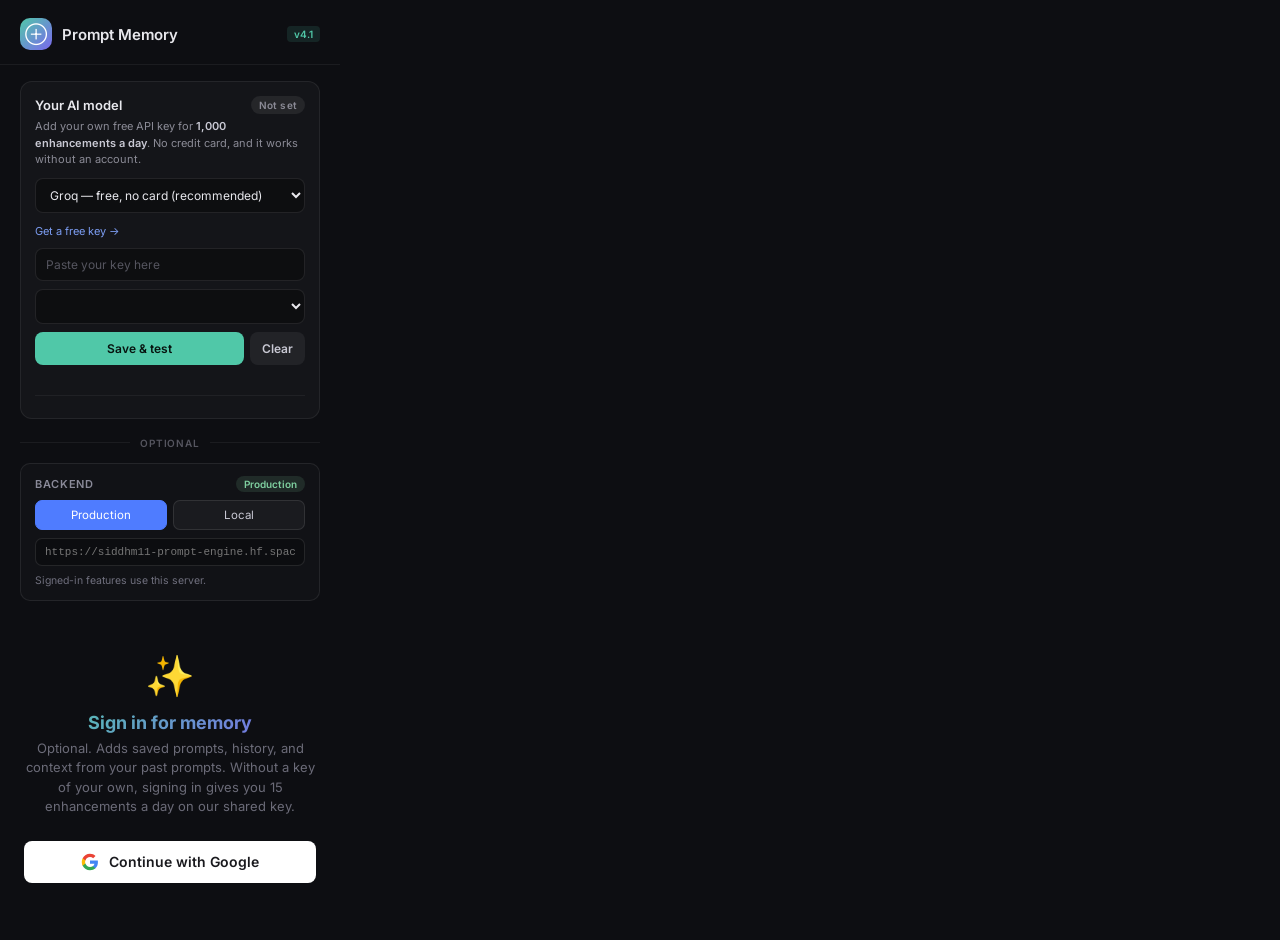
==== extension/popup.html @ b3555207 "Fix the audit's critical findings across backend, extension and site Sign-in could not complete from" ====
<!DOCTYPE html>
<html>

<head>
    <meta charset="UTF-8">
    <title>Prompt Memory</title>
    <link href="https://fonts.googleapis.com/css2?family=Inter:wght@400;500;600;700&display=swap" rel="stylesheet">
    <style>
        * {
            box-sizing: border-box;
            margin: 0;
            padding: 0;
        }

        body {
            width: 340px;
            font-family: 'Inter', -apple-system, BlinkMacSystemFont, 'Segoe UI', system-ui, sans-serif;
            background: #0d0e12;
            color: #e8e8ed;
            overflow: hidden;
        }

        /* ── Header ── */
        .popup-header {
            display: flex;
            align-items: center;
            gap: 10px;
            padding: 18px 20px 14px;
            border-bottom: 1px solid rgba(255, 255, 255, 0.06);
        }

        .popup-logo {
            width: 32px;
            height: 32px;
            border-radius: 10px;
            background: linear-gradient(135deg, #50c8a8, #7b68ee);
            display: flex;
            align-items: center;
            justify-content: center;
            font-size: 16px;
            color: #fff;
            flex-shrink: 0;
        }

        .popup-title {
            font-size: 15px;
            font-weight: 600;
            color: #e8e8ed;
        }

        .popup-version {
            font-size: 10px;
            font-weight: 600;
            color: #50c8a8;
            background: rgba(80, 200, 168, 0.12);
            padding: 2px 7px;
            border-radius: 4px;
            margin-left: auto;
        }

        /* ── Login Screen ── */
        .login-section {
            padding: 32px 24px 28px;
            text-align: center;
        }

        .login-icon {
            font-size: 40px;
            margin-bottom: 12px;
        }

        .login-title {
            font-size: 18px;
            font-weight: 700;
            margin-bottom: 6px;
            background: linear-gradient(135deg, #50c8a8, #7b68ee);
            -webkit-background-clip: text;
            -webkit-text-fill-color: transparent;
            background-clip: text;
        }

        .login-subtitle {
            font-size: 13px;
            color: #6b6b78;
            margin-bottom: 24px;
            line-height: 1.5;
        }

        .btn-google {
            width: 100%;
            padding: 12px 16px;
            background: #fff;
            color: #1a1a1e;
            border: none;
            border-radius: 8px;
            font-family: inherit;
            font-size: 14px;
            font-weight: 600;
            cursor: pointer;
            display: flex;
            align-items: center;
            justify-content: center;
            gap: 10px;
            transition: background 180ms ease, transform 120ms ease, box-shadow 180ms ease;
        }

        .btn-google:hover {
            background: #f5f5f5;
            box-shadow: 0 4px 16px rgba(255, 255, 255, 0.08);
        }

        .btn-google:active {
            transform: scale(0.97);
        }

        .btn-google svg {
            flex-shrink: 0;
        }

        #status {
            margin-top: 12px;
            font-size: 12px;
            color: #6b6b78;
            text-align: center;
            min-height: 16px;
        }

        .hidden {
            display: none !important;
        }

        /* ── Profile Screen ── */
        .profile-section {
            padding: 20px;
        }

        .profile-card {
            background: rgba(255, 255, 255, 0.04);
            border: 1px solid rgba(255, 255, 255, 0.06);
            border-radius: 12px;
            padding: 16px;
            margin-bottom: 14px;
        }

        .profile-user-row {
            display: flex;
            align-items: center;
            gap: 12px;
        }

        .profile-avatar {
            width: 40px;
            height: 40px;
            border-radius: 10px;
            background: linear-gradient(135deg, #50c8a8, #7b68ee);
            display: flex;
            align-items: center;
            justify-content: center;
            font-size: 18px;
            font-weight: 700;
            color: #fff;
            flex-shrink: 0;
            text-transform: uppercase;
        }

        .profile-info {
            flex: 1;
            min-width: 0;
        }

        .profile-email {
            font-size: 14px;
            font-weight: 600;
            color: #e8e8ed;
            white-space: nowrap;
            overflow: hidden;
            text-overflow: ellipsis;
        }

        .profile-status {
            font-size: 11px;
            color: #50c8a8;
            display: flex;
            align-items: center;
            gap: 4px;
            margin-top: 2px;
        }

        .profile-status-dot {
            width: 6px;
            height: 6px;
            border-radius: 50%;
            background: #50c8a8;
            display: inline-block;
        }

        /* ── Shortcuts Card ── */
        .shortcuts-card {
            background: rgba(255, 255, 255, 0.04);
            border: 1px solid rgba(255, 255, 255, 0.06);
            border-radius: 12px;
            padding: 14px 16px;
            margin-bottom: 14px;
        }

        .shortcuts-title {
            font-size: 11px;
            font-weight: 600;
            text-transform: uppercase;
            letter-spacing: 0.04em;
            color: #6b6b78;
            margin-bottom: 10px;
        }

        .shortcut-row {
            display: flex;
            align-items: center;
            justify-content: space-between;
            padding: 6px 0;
        }

        .shortcut-row + .shortcut-row {
            border-top: 1px solid rgba(255, 255, 255, 0.04);
        }

        .shortcut-label {
            font-size: 13px;
            color: #9d9daa;
            display: flex;
            align-items: center;
            gap: 6px;
        }

        .shortcut-label-icon {
            font-size: 14px;
        }

        kbd {
            background: rgba(255, 255, 255, 0.08);
            padding: 3px 8px;
            border-radius: 5px;
            border: 1px solid rgba(255, 255, 255, 0.1);
            font-size: 11px;
            font-family: inherit;
            font-weight: 500;
            color: #e8e8ed;
        }

        /* ── Quick Tip ── */
        .tip-card {
            background: linear-gradient(135deg, rgba(80, 200, 168, 0.08), rgba(123, 104, 238, 0.08));
            border: 1px solid rgba(80, 200, 168, 0.15);
            border-radius: 12px;
            padding: 12px 14px;
            margin-bottom: 14px;
            display: flex;
            align-items: flex-start;
            gap: 10px;
        }

        .tip-icon {
            font-size: 16px;
            flex-shrink: 0;
            margin-top: 1px;
        }

        .tip-text {
            font-size: 12px;
            color: #9d9daa;
            line-height: 1.5;
        }

        .tip-text strong {
            color: #50c8a8;
            font-weight: 600;
        }

        /* ── Logout ── */
        .btn-logout {
            width: 100%;
            padding: 10px;
            background: transparent;
            color: #6b6b78;
            border: 1px solid rgba(255, 255, 255, 0.06);
            border-radius: 8px;
            font-family: inherit;
            font-size: 12px;
            font-weight: 500;
            cursor: pointer;
            transition: background 180ms ease, color 180ms ease, border-color 180ms ease;
        }

        .btn-logout:hover {
            background: rgba(239, 83, 80, 0.08);
            color: #ef5350;
            border-color: rgba(239, 83, 80, 0.2);
        }

        .btn-logout:active {
            transform: scale(0.97);
        }
        /* ── BYOK key card ── */
        .key-section {
            padding: 16px 20px 4px;
        }

        .key-card {
            background: rgba(255, 255, 255, 0.03);
            border: 1px solid rgba(255, 255, 255, 0.07);
            border-radius: 12px;
            padding: 14px;
        }

        .key-head {
            display: flex;
            align-items: center;
            gap: 8px;
            margin-bottom: 4px;
        }

        .key-title {
            font-size: 13px;
            font-weight: 600;
            flex: 1;
        }

        .key-pill {
            font-size: 10px;
            font-weight: 600;
            padding: 3px 8px;
            border-radius: 999px;
            letter-spacing: 0.02em;
        }

        .key-pill.on {
            background: rgba(80, 200, 168, 0.15);
            color: #50c8a8;
        }

        .key-pill.off {
            background: rgba(255, 255, 255, 0.07);
            color: #8b8b96;
        }

        .key-blurb {
            font-size: 11px;
            line-height: 1.5;
            color: #8b8b96;
            margin-bottom: 10px;
        }

        .key-blurb strong {
            color: #c9c9d4;
            font-weight: 600;
        }

        .key-row {
            display: flex;
            gap: 6px;
            margin-bottom: 8px;
        }

        .key-input,
        .key-select {
            width: 100%;
            background: rgba(0, 0, 0, 0.32);
            border: 1px solid rgba(255, 255, 255, 0.09);
            border-radius: 8px;
            padding: 8px 10px;
            color: #e8e8ed;
            font-size: 12px;
            font-family: inherit;
            outline: none;
        }

        .key-input:focus,
        .key-select:focus {
            border-color: #50c8a8;
        }

        .key-input::placeholder {
            color: #55555f;
        }

        .key-actions {
            display: flex;
            gap: 6px;
            align-items: center;
        }

        .btn-key {
            flex: 1;
            background: #50c8a8;
            color: #07130f;
            border: none;
            border-radius: 8px;
            padding: 9px;
            font-size: 12px;
            font-weight: 600;
            font-family: inherit;
            cursor: pointer;
        }

        .btn-key:hover {
            filter: brightness(1.08);
        }

        .btn-key:disabled {
            opacity: 0.55;
            cursor: default;
        }

        .btn-key-ghost {
            background: rgba(255, 255, 255, 0.06);
            color: #c9c9d4;
        }

        .key-link {
            display: inline-block;
            font-size: 11px;
            color: #7b9cf0;
            text-decoration: none;
            margin-bottom: 10px;
        }

        .key-link:hover {
            text-decoration: underline;
        }

        .key-status {
            font-size: 11px;
            line-height: 1.45;
            margin-top: 8px;
            min-height: 14px;
        }

        .key-status.ok {
            color: #50c8a8;
        }

        .key-status.err {
            color: #f0796f;
        }

        .key-status.busy {
            color: #8b8b96;
        }

        .key-privacy {
            font-size: 10px;
            color: #6d6d78;
            line-height: 1.45;
            margin-top: 8px;
            padding-top: 8px;
            border-top: 1px solid rgba(255, 255, 255, 0.05);
        }

        .section-divider {
            display: flex;
            align-items: center;
            gap: 10px;
            padding: 14px 20px 0;
            font-size: 10px;
            font-weight: 600;
            letter-spacing: 0.08em;
            color: #55555f;
        }

        .section-divider::before,
        .section-divider::after {
            content: "";
            flex: 1;
            height: 1px;
            background: rgba(255, 255, 255, 0.06);
        }
    
        /* Opened as an options page or via the onboarding tab, this is a full
           browser tab, not a 340px toolbar strip. Widen and centre it there —
           the popup itself is unaffected. */
        body.pm-standalone {
            width: auto;
            max-width: 560px;
            margin: 0 auto;
            overflow: auto;
            min-height: 100vh;
        }

        /* ── Backend switcher ── */
        .backend-box {
            margin: 14px 20px 18px;
            padding: 12px 14px;
            border: 1px solid rgba(255, 255, 255, 0.08);
            border-radius: 10px;
            background: rgba(255, 255, 255, 0.02);
        }
        .backend-head {
            display: flex; align-items: center; justify-content: space-between;
            font-size: 11px; letter-spacing: .06em; text-transform: uppercase;
            color: #8a8a99; font-weight: 600; margin-bottom: 8px;
        }
        .backend-pill {
            font-size: 10px; padding: 2px 8px; border-radius: 100px;
            background: rgba(120, 200, 150, .14); color: #7fd0a0; text-transform: none;
            letter-spacing: 0;
        }
        .backend-pill.local { background: rgba(230, 180, 90, .16); color: #e6b45a; }
        .backend-row { display: flex; gap: 6px; }
        .backend-row button {
            flex: 1; padding: 7px 6px; border-radius: 7px; cursor: pointer;
            font-size: 11.5px; font-family: inherit;
            border: 1px solid rgba(255, 255, 255, 0.1);
            background: rgba(255, 255, 255, 0.04); color: #c9c9d4;
        }
        .backend-row button.active { background: #4f7cff; border-color: #4f7cff; color: #fff; }
        .backend-url {
            width: 100%; margin-top: 8px; padding: 7px 9px; font-size: 11px;
            border-radius: 7px; border: 1px solid rgba(255, 255, 255, 0.1);
            background: rgba(0, 0, 0, 0.25); color: #c9c9d4;
            font-family: ui-monospace, SFMono-Regular, Menlo, monospace;
        }
        .backend-note { font-size: 10.5px; color: #6f6f7d; margin-top: 7px; line-height: 1.45; }
</style>
</head>

<body>
    <!-- ═══ HEADER ═══ -->
    <div class="popup-header">
        <div class="popup-logo">⊕</div>
        <span class="popup-title">Prompt Memory</span>
        <span class="popup-version">v4.1</span>
    </div>

    <!-- ═══ API KEY (BYOK) ═══ -->
    <!-- Placed above sign-in on purpose: it is the faster route to a working
         enhancement and gives the user a far larger free allowance than the
         shared server key can. -->
    <div class="key-section">
        <div class="key-card">
            <div class="key-head">
                <span class="key-title">Your AI model</span>
                <span class="key-pill off" id="key-pill">Not set</span>
            </div>
            <div class="key-blurb" id="key-blurb">
                Add your own free API key for <strong>1,000 enhancements a day</strong>.
                No credit card, and it works without an account.
            </div>

            <select class="key-select" id="key-provider" style="margin-bottom:6px;">
                <option value="groq">Groq — free, no card (recommended)</option>
                <option value="gemini">Google Gemini — free</option>
                <option value="openrouter">OpenRouter</option>
            </select>

            <a class="key-link" id="key-get-link" href="https://console.groq.com/keys" target="_blank" rel="noreferrer">
                Get a free key →
            </a>

            <div class="key-row">
                <input class="key-input" id="key-input" type="password" autocomplete="off"
                    spellcheck="false" placeholder="Paste your key here">
            </div>

            <select class="key-select" id="key-model" style="margin-bottom:8px;"></select>

            <div class="key-actions">
                <button class="btn-key" id="key-save">Save &amp; test</button>
                <button class="btn-key btn-key-ghost" id="key-clear" style="flex:0 0 auto;padding:9px 12px;">Clear</button>
            </div>

            <div class="key-status" id="key-status"></div>
            <div class="key-privacy" id="key-privacy"></div>
        </div>
    </div>

    <div class="section-divider">OPTIONAL</div>

    <!-- ═══ LOGIN ═══ -->
    <!-- Which backend this extension talks to. Previously the only way to
         point at a local server was to hand-edit DEFAULT_API_URL in three
         separate files and reload the extension. -->
    <div class="backend-box">
        <div class="backend-head">
            <span>Backend</span>
            <span class="backend-pill" id="backend-pill">Production</span>
        </div>
        <div class="backend-row">
            <button id="backend-prod" class="active">Production</button>
            <button id="backend-local">Local</button>
        </div>
        <input class="backend-url" id="backend-url" spellcheck="false"
               placeholder="https://siddhm11-prompt-engine.hf.space">
        <div class="backend-note" id="backend-note">Signed-in features use this server.</div>
    </div>

    <div id="login-section">
        <div class="login-section">
            <div class="login-icon">✨</div>
            <div class="login-title">Sign in for memory</div>
            <div class="login-subtitle">Optional. Adds saved prompts, history, and context from your past prompts. Without a key of your own, signing in gives you 15 enhancements a day on our shared key.</div>
            <button class="btn-google" id="google-login-btn">
                <svg width="18" height="18" viewBox="0 0 24 24">
                    <path fill="#4285F4"
                        d="M22.56 12.25c0-.78-.07-1.53-.2-2.25H12v4.26h5.92a5.06 5.06 0 01-2.2 3.32v2.77h3.57c2.08-1.92 3.28-4.74 3.28-8.1z" />
                    <path fill="#34A853"
                        d="M12 23c2.97 0 5.46-.98 7.28-2.66l-3.57-2.77c-.98.66-2.23 1.06-3.71 1.06-2.86 0-5.29-1.93-6.16-4.53H2.18v2.84C3.99 20.53 7.7 23 12 23z" />
                    <path fill="#FBBC05"
                        d="M5.84 14.09c-.22-.66-.35-1.36-.35-2.09s.13-1.43.35-2.09V7.07H2.18C1.43 8.55 1 10.22 1 12s.43 3.45 1.18 4.93l2.85-2.22.81-.62z" />
                    <path fill="#EA4335"
                        d="M12 5.38c1.62 0 3.06.56 4.21 1.64l3.15-3.15C17.45 2.09 14.97 1 12 1 7.7 1 3.99 3.47 2.18 7.07l3.66 2.84c.87-2.6 3.3-4.53 6.16-4.53z" />
                </svg>
                Continue with Google
            </button>
            <p id="status"></p>
        </div>
    </div>

    <!-- ═══ PROFILE ═══ -->
    <div id="profile-section" class="hidden">
        <div class="profile-section">
            <div class="profile-card">
                <div class="profile-user-row">
                    <div class="profile-avatar" id="profile-avatar">?</div>
                    <div class="profile-info">
                        <div class="profile-email" id="user-display"></div>
                        <div class="profile-status">
                            <span class="profile-status-dot"></span>
                            <span>Connected</span>
                        </div>
                    </div>
                </div>
            </div>

            <div class="shortcuts-card">
                <div class="shortcuts-title">Keyboard Shortcuts</div>
                <div class="shortcut-row">
                    <span class="shortcut-label">
                        <span class="shortcut-label-icon">🎯</span>
                        Enhance prompt
                    </span>
                    <kbd>Ctrl+Shift+E</kbd>
                </div>
                <div class="shortcut-row">
                    <span class="shortcut-label">
                        <span class="shortcut-label-icon">🎤</span>
                        Voice to prompt
                    </span>
                    <kbd>Ctrl+Shift+V</kbd>
                </div>
            </div>

            <div class="tip-card">
                <span class="tip-icon">💡</span>
                <div class="tip-text">
                    Open any AI chat and look for the <strong>⊕ button</strong> in the bottom-right corner to open the sidebar.
                </div>
            </div>

            <button class="btn-logout" id="logout-btn">Sign Out</button>
        </div>
    </div>

    <script src="popup.js"></script>
</body>

</html>
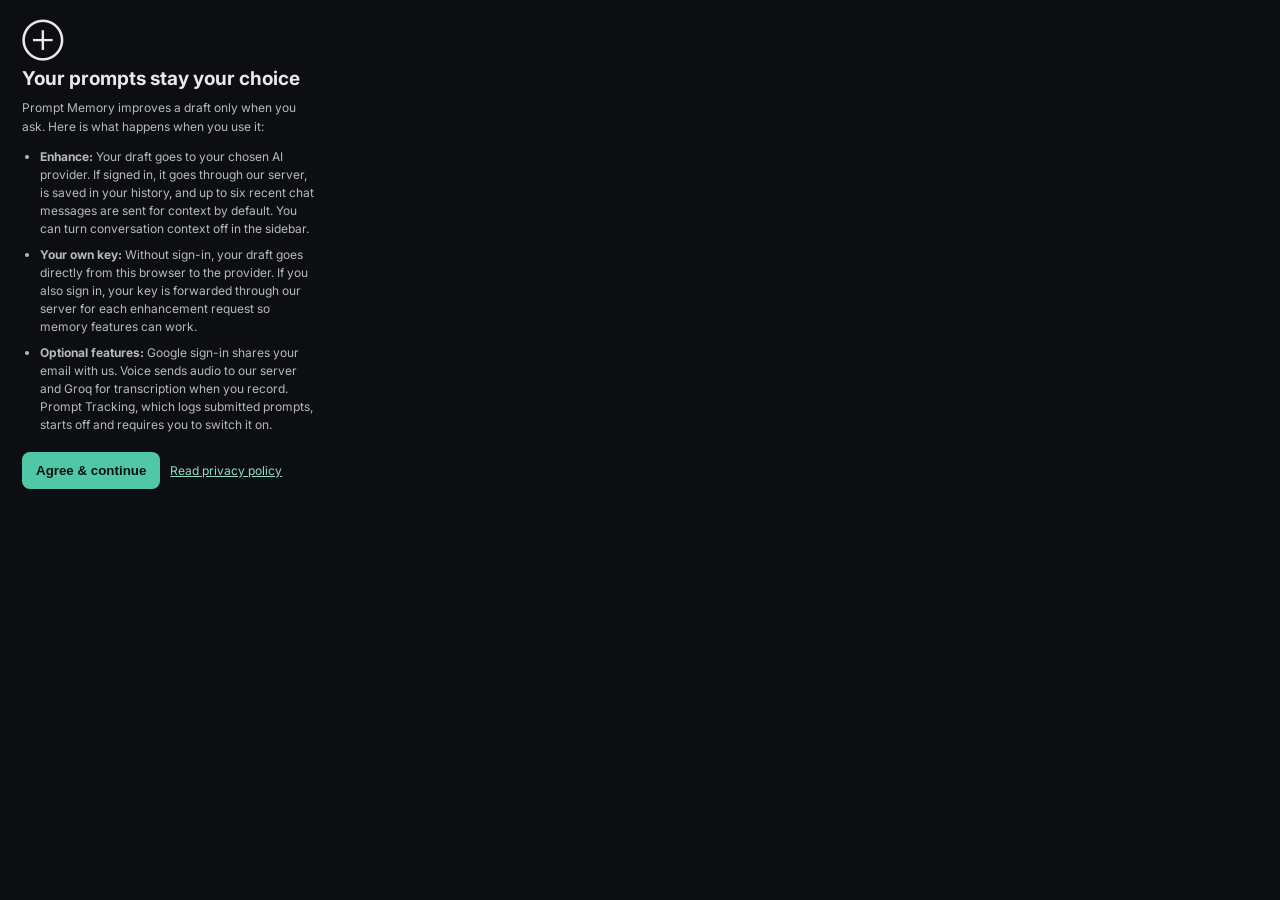
==== commit b8714c57: "Link the privacy policy page, not its source on GitHub The popup and the first-run notice linked to " ====
--- a/extension/popup.html
+++ b/extension/popup.html
@@ -14,10 +14,12 @@
 
         body {
             width: 340px;
+            max-height: 600px;
             font-family: 'Inter', -apple-system, BlinkMacSystemFont, 'Segoe UI', system-ui, sans-serif;
             background: #0d0e12;
             color: #e8e8ed;
-            overflow: hidden;
+            overflow-x: hidden;
+            overflow-y: auto;
         }
 
         /* ── Header ── */
@@ -124,10 +126,23 @@
             text-align: center;
             min-height: 16px;
         }
+        #status:empty { display: none; }
 
         .hidden {
             display: none !important;
         }
+        [hidden] { display: none !important; }
+
+        body.pm-consent-pending > :not(#pm-consent) { display: none !important; }
+        #pm-consent { padding: 22px; width: 340px; max-width: 100%; }
+        .pm-consent-mark { font-size: 30px; margin-bottom: 9px; }
+        .pm-consent-title { font-size: 19px; font-weight: 700; margin: 0 0 9px; color: #e8e8ed; }
+        .pm-consent-copy { color: #b8b8c3; font-size: 12px; line-height: 1.55; margin: 0 0 12px; }
+        .pm-consent-list { padding-left: 18px; margin: 0 0 18px; color: #b8b8c3; font-size: 12px; line-height: 1.5; }
+        .pm-consent-list li { margin-bottom: 8px; }
+        .pm-consent-actions { display: flex; gap: 10px; align-items: center; }
+        .pm-consent-actions button { border: 0; border-radius: 8px; background: #50c8a8; color: #07130f; font-weight: 700; padding: 11px 14px; cursor: pointer; }
+        .pm-consent-actions a { color: #8fdcc6; font-size: 12px; }
 
         /* ── Profile Screen ── */
         .profile-section {
@@ -300,15 +315,67 @@
             transform: scale(0.97);
         }
         /* ── BYOK key card ── */
+        .key-divider {
+            display: flex;
+            align-items: center;
+            gap: 12px;
+            padding: 2px 24px 0;
+            color: #777b88;
+            font-size: 11px;
+        }
+        .key-divider::before, .key-divider::after {
+            content: "";
+            height: 1px;
+            flex: 1;
+            background: rgba(255, 255, 255, 0.12);
+        }
         .key-section {
-            padding: 16px 20px 4px;
-        }
+            margin: 12px 20px 20px;
+            border: 1px solid rgba(255, 255, 255, 0.1);
+            border-radius: 12px;
+            background: #17191f;
+            overflow: hidden;
+        }
+        .key-entry {
+            display: flex;
+            align-items: center;
+            gap: 11px;
+            padding: 14px;
+            color: #e8e8ed;
+            cursor: pointer;
+            list-style: none;
+        }
+        .key-entry:hover { background: rgba(255, 255, 255, 0.035); }
+        .key-entry::-webkit-details-marker { display: none; }
+        .key-entry:focus-visible { outline: 2px solid #50c8a8; outline-offset: -3px; }
+        .key-entry-icon {
+            width: 34px;
+            height: 34px;
+            flex: 0 0 34px;
+            display: grid;
+            place-items: center;
+            border-radius: 9px;
+            background: rgba(80, 200, 168, 0.12);
+            color: #77d8bc;
+            font-size: 19px;
+        }
+        .key-entry-copy { min-width: 0; flex: 1; }
+        .key-entry-title { display: block; font-size: 13px; font-weight: 600; }
+        .key-entry-subtitle { display: block; margin-top: 3px; font-size: 11px; color: #9699a5; line-height: 1.35; }
+        .key-entry-chevron {
+            width: 8px;
+            height: 8px;
+            flex: 0 0 8px;
+            border-right: 1.5px solid #9699a5;
+            border-bottom: 1.5px solid #9699a5;
+            transform: rotate(45deg);
+            transition: transform 160ms ease;
+        }
+        .key-section[open] .key-entry-chevron { transform: rotate(225deg); }
 
         .key-card {
-            background: rgba(255, 255, 255, 0.03);
-            border: 1px solid rgba(255, 255, 255, 0.07);
-            border-radius: 12px;
-            padding: 14px;
+            border-top: 1px solid rgba(255, 255, 255, 0.08);
+            padding: 16px 14px;
         }
 
         .key-head {
@@ -323,6 +390,16 @@
             font-weight: 600;
             flex: 1;
         }
+        .key-field-label {
+            display: block;
+            margin: 13px 0 6px;
+            color: #c9cbd2;
+            font-size: 11px;
+            font-weight: 600;
+        }
+        .key-field-label:first-of-type { margin-top: 0; }
+        .key-field-head { display: flex; align-items: baseline; justify-content: space-between; gap: 8px; }
+        .key-field-head .key-field-label { margin-bottom: 6px; }
 
         .key-pill {
             font-size: 10px;
@@ -345,8 +422,8 @@
         .key-blurb {
             font-size: 11px;
             line-height: 1.5;
-            color: #8b8b96;
-            margin-bottom: 10px;
+            color: #a0a3ad;
+            margin-bottom: 4px;
         }
 
         .key-blurb strong {
@@ -363,10 +440,10 @@
         .key-input,
         .key-select {
             width: 100%;
-            background: rgba(0, 0, 0, 0.32);
-            border: 1px solid rgba(255, 255, 255, 0.09);
+            background: #0e1015;
+            border: 1px solid rgba(255, 255, 255, 0.17);
             border-radius: 8px;
-            padding: 8px 10px;
+            padding: 10px 11px;
             color: #e8e8ed;
             font-size: 12px;
             font-family: inherit;
@@ -384,8 +461,9 @@
 
         .key-actions {
             display: flex;
-            gap: 6px;
-            align-items: center;
+            gap: 8px;
+            align-items: center;
+            margin-top: 15px;
         }
 
         .btn-key {
@@ -394,7 +472,7 @@
             color: #07130f;
             border: none;
             border-radius: 8px;
-            padding: 9px;
+            padding: 11px;
             font-size: 12px;
             font-weight: 600;
             font-family: inherit;
@@ -418,9 +496,8 @@
         .key-link {
             display: inline-block;
             font-size: 11px;
-            color: #7b9cf0;
+            color: #87d9c2;
             text-decoration: none;
-            margin-bottom: 10px;
         }
 
         .key-link:hover {
@@ -448,7 +525,7 @@
 
         .key-privacy {
             font-size: 10px;
-            color: #6d6d78;
+            color: #9194a0;
             line-height: 1.45;
             margin-top: 8px;
             padding-top: 8px;
@@ -480,6 +557,7 @@
         body.pm-standalone {
             width: auto;
             max-width: 560px;
+            max-height: none;
             margin: 0 auto;
             overflow: auto;
             min-height: 100vh;
@@ -522,81 +600,34 @@
 </style>
 </head>
 
-<body>
+<body class="pm-consent-pending">
+    <section id="pm-consent" aria-labelledby="pm-consent-title">
+        <div class="pm-consent-mark">⊕</div>
+        <h1 class="pm-consent-title" id="pm-consent-title">Your prompts stay your choice</h1>
+        <p class="pm-consent-copy">Prompt Memory improves a draft only when you ask. Here is what happens when you use it:</p>
+        <ul class="pm-consent-list">
+            <li><strong>Enhance:</strong> Your draft goes to your chosen AI provider. If signed in, it goes through our server, is saved in your history, and up to six recent chat messages are sent for context by default. You can turn conversation context off in the sidebar.</li>
+            <li><strong>Your own key:</strong> Without sign-in, your draft goes directly from this browser to the provider. If you also sign in, your key is forwarded through our server for each enhancement request so memory features can work.</li>
+            <li><strong>Optional features:</strong> Google sign-in shares your email with us. Voice sends audio to our server and Groq for transcription when you record. Prompt Tracking, which logs submitted prompts, starts off and requires you to switch it on.</li>
+        </ul>
+        <div class="pm-consent-actions">
+            <button id="pm-consent-agree" type="button">Agree &amp; continue</button>
+            <a href="https://prompt-engineering-skeleton-seven.vercel.app/privacy" target="_blank" rel="noreferrer">Read privacy policy</a>
+        </div>
+    </section>
     <!-- ═══ HEADER ═══ -->
     <div class="popup-header">
         <div class="popup-logo">⊕</div>
         <span class="popup-title">Prompt Memory</span>
-        <span class="popup-version">v4.1</span>
+        <span class="popup-version" id="popup-version">v4.6.2</span>
     </div>
 
-    <!-- ═══ API KEY (BYOK) ═══ -->
-    <!-- Placed above sign-in on purpose: it is the faster route to a working
-         enhancement and gives the user a far larger free allowance than the
-         shared server key can. -->
-    <div class="key-section">
-        <div class="key-card">
-            <div class="key-head">
-                <span class="key-title">Your AI model</span>
-                <span class="key-pill off" id="key-pill">Not set</span>
-            </div>
-            <div class="key-blurb" id="key-blurb">
-                Add your own free API key for <strong>1,000 enhancements a day</strong>.
-                No credit card, and it works without an account.
-            </div>
-
-            <select class="key-select" id="key-provider" style="margin-bottom:6px;">
-                <option value="groq">Groq — free, no card (recommended)</option>
-                <option value="gemini">Google Gemini — free</option>
-                <option value="openrouter">OpenRouter</option>
-            </select>
-
-            <a class="key-link" id="key-get-link" href="https://console.groq.com/keys" target="_blank" rel="noreferrer">
-                Get a free key →
-            </a>
-
-            <div class="key-row">
-                <input class="key-input" id="key-input" type="password" autocomplete="off"
-                    spellcheck="false" placeholder="Paste your key here">
-            </div>
-
-            <select class="key-select" id="key-model" style="margin-bottom:8px;"></select>
-
-            <div class="key-actions">
-                <button class="btn-key" id="key-save">Save &amp; test</button>
-                <button class="btn-key btn-key-ghost" id="key-clear" style="flex:0 0 auto;padding:9px 12px;">Clear</button>
-            </div>
-
-            <div class="key-status" id="key-status"></div>
-            <div class="key-privacy" id="key-privacy"></div>
-        </div>
-    </div>
-
-    <div class="section-divider">OPTIONAL</div>
-
     <!-- ═══ LOGIN ═══ -->
-    <!-- Which backend this extension talks to. Previously the only way to
-         point at a local server was to hand-edit DEFAULT_API_URL in three
-         separate files and reload the extension. -->
-    <div class="backend-box">
-        <div class="backend-head">
-            <span>Backend</span>
-            <span class="backend-pill" id="backend-pill">Production</span>
-        </div>
-        <div class="backend-row">
-            <button id="backend-prod" class="active">Production</button>
-            <button id="backend-local">Local</button>
-        </div>
-        <input class="backend-url" id="backend-url" spellcheck="false"
-               placeholder="https://siddhm11-prompt-engine.hf.space">
-        <div class="backend-note" id="backend-note">Signed-in features use this server.</div>
-    </div>
-
     <div id="login-section">
         <div class="login-section">
             <div class="login-icon">✨</div>
-            <div class="login-title">Sign in for memory</div>
-            <div class="login-subtitle">Optional. Adds saved prompts, history, and context from your past prompts. Without a key of your own, signing in gives you 15 enhancements a day on our shared key.</div>
+            <div class="login-title">Make better prompts in one click</div>
+            <div class="login-subtitle">Sign in with Google to start with 15 enhancements a day. Save useful prompts and revisit your rewrites in History.</div>
             <button class="btn-google" id="google-login-btn">
                 <svg width="18" height="18" viewBox="0 0 24 24">
                     <path fill="#4285F4"
@@ -637,29 +668,94 @@
                         <span class="shortcut-label-icon">🎯</span>
                         Enhance prompt
                     </span>
-                    <kbd>Ctrl+Shift+E</kbd>
+                    <kbd data-command="enhance-prompt">See Chrome shortcuts</kbd>
                 </div>
                 <div class="shortcut-row">
                     <span class="shortcut-label">
                         <span class="shortcut-label-icon">🎤</span>
                         Voice to prompt
                     </span>
-                    <kbd>Ctrl+Shift+V</kbd>
+                    <kbd data-command="voice-prompt">See Chrome shortcuts</kbd>
                 </div>
             </div>
 
             <div class="tip-card">
                 <span class="tip-icon">💡</span>
                 <div class="tip-text">
-                    Open any AI chat and look for the <strong>⊕ button</strong> in the bottom-right corner to open the sidebar.
+                    Open a supported AI chat, write a draft, then click <strong>⊕</strong> to enhance it. Use <strong>Library</strong> beside it for saved prompts. Review the rewrite before inserting; insertion does not send your message.
                 </div>
             </div>
 
             <button class="btn-logout" id="logout-btn">Sign Out</button>
+            <button class="btn-logout" id="delete-account-btn" style="margin-top:10px;color:#f2a2a2;">Delete account &amp; data</button>
+            <div id="delete-account-panel" hidden style="padding:14px;margin-top:10px;border:1px solid #884747;border-radius:10px;background:#241719;">
+                <p style="font-size:12px;line-height:1.5;margin:0 0 10px;color:#e1c3c3;">This deletes your account, enhancement history, saved prompts, feedback, and memory vectors from our servers. Your own API key stays on this device. Type <strong>DELETE</strong> to confirm.</p>
+                <input id="delete-account-input" aria-label="Type DELETE to confirm" autocomplete="off" style="width:100%;padding:9px;border-radius:7px;border:1px solid #885b5b;background:#120e10;color:#fff;">
+                <p id="delete-account-status" role="status" style="font-size:11px;color:#f2a2a2;margin:8px 0;"></p>
+                <div style="display:flex;gap:8px;">
+                    <button class="btn-logout" id="delete-account-cancel" style="flex:1;">Cancel</button>
+                    <button class="btn-logout" id="delete-account-confirm" style="flex:1;background:#8d3333;color:#fff;">Delete data</button>
+                </div>
+            </div>
         </div>
     </div>
 
+    <div class="key-divider" id="key-divider">or</div>
+
+    <!-- ═══ OPTIONAL API KEY ═══ -->
+    <details class="key-section" id="key-details">
+        <summary class="key-entry">
+            <span class="key-entry-icon" aria-hidden="true">
+                <svg width="18" height="18" viewBox="0 0 24 24" fill="none" stroke="currentColor" stroke-width="1.8" stroke-linecap="round" stroke-linejoin="round">
+                    <circle cx="8" cy="15" r="4"></circle>
+                    <path d="M11 12 20 3l1 1-2 2 2 2-3 3-2-2-2 2"></path>
+                </svg>
+            </span>
+            <span class="key-entry-copy">
+                <span class="key-entry-title" id="key-entry-title">Use your own API key</span>
+                <span class="key-entry-subtitle" id="key-entry-subtitle">No sign-in · Your provider's limits</span>
+            </span>
+            <span class="key-entry-chevron" aria-hidden="true"></span>
+        </summary>
+        <div class="key-card">
+            <div class="key-head">
+                <span class="key-title">Connect a provider</span>
+                <span class="key-pill off" id="key-pill">Not set</span>
+            </div>
+            <div class="key-blurb" id="key-blurb">
+                Get a key from your AI provider, then paste it here. You can enhance prompts without signing in.
+            </div>
+
+            <label class="key-field-label" for="key-provider">Provider</label>
+            <select class="key-select" id="key-provider">
+                <option value="groq">Groq</option>
+                <option value="gemini">Google Gemini</option>
+                <option value="openrouter">OpenRouter</option>
+            </select>
+
+            <div class="key-field-head">
+                <label class="key-field-label" for="key-input">API key</label>
+                <a class="key-link" id="key-get-link" href="https://console.groq.com/keys" target="_blank" rel="noreferrer">Get a key ↗</a>
+            </div>
+            <div class="key-row">
+                <input class="key-input" id="key-input" type="password" autocomplete="off"
+                    spellcheck="false" placeholder="Paste your key here">
+            </div>
+
+            <label class="key-field-label" for="key-model">Model</label>
+            <select class="key-select" id="key-model"></select>
+
+            <div class="key-actions">
+                <button class="btn-key" id="key-save">Save &amp; test</button>
+                <button class="btn-key btn-key-ghost" id="key-clear" style="flex:0 0 auto;padding:9px 12px;">Clear</button>
+            </div>
+
+            <div class="key-status" id="key-status"></div>
+            <div class="key-privacy" id="key-privacy"></div>
+        </div>
+    </details>
+
     <script src="popup.js"></script>
 </body>
 
-</html>+</html>
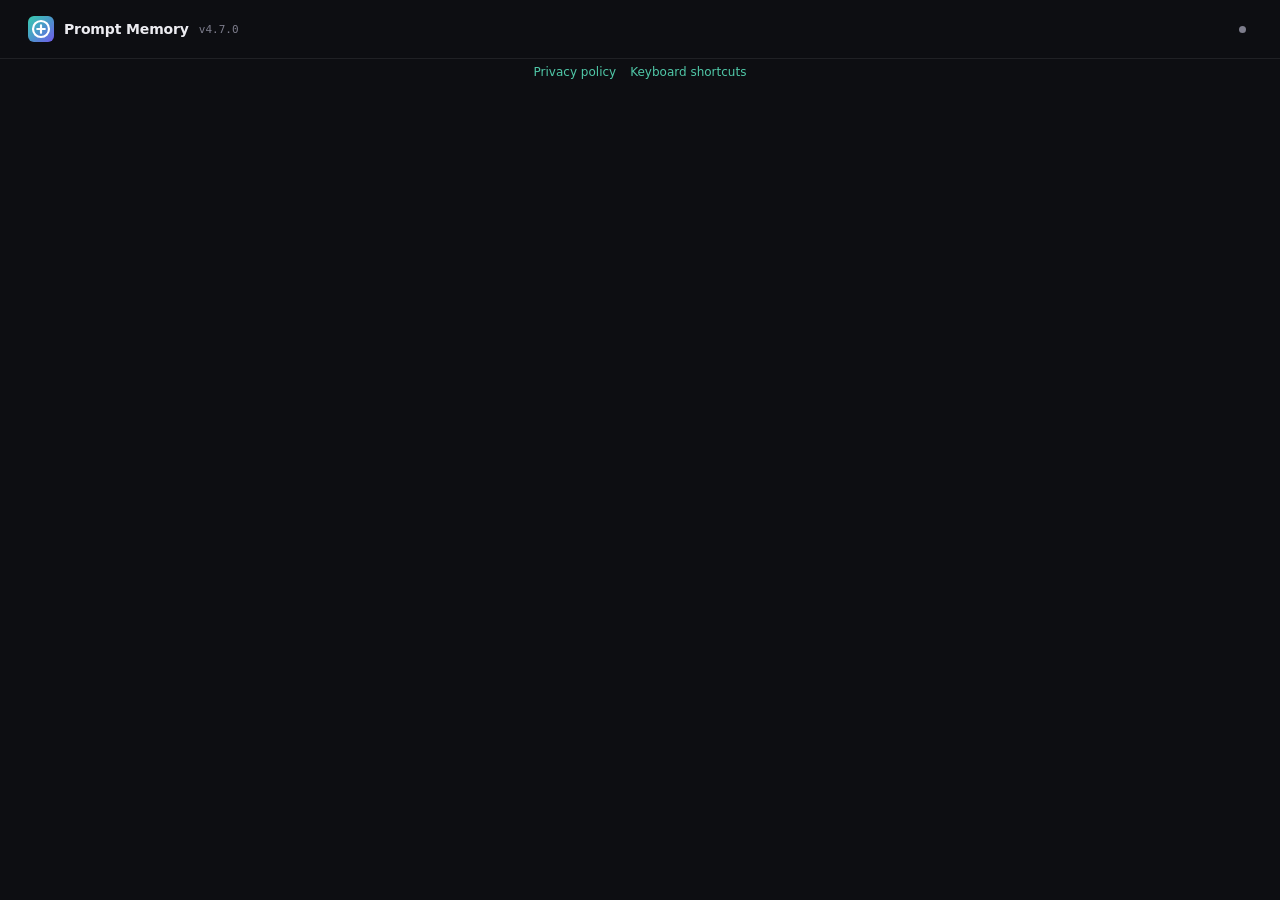
==== commit 326b7312: "Tell people to pin the extension, only when it is hidden Chrome puts a new extension under the puzzl" ====
--- a/extension/popup.html
+++ b/extension/popup.html
@@ -1,759 +1,453 @@
 <!DOCTYPE html>
-<html>
+<html lang="en">
 
 <head>
     <meta charset="UTF-8">
+    <meta name="viewport" content="width=device-width, initial-scale=1">
     <title>Prompt Memory</title>
-    <link href="https://fonts.googleapis.com/css2?family=Inter:wght@400;500;600;700&display=swap" rel="stylesheet">
+    <!--
+      One page, three screens, chosen by where the user is (popup.js render()):
+
+        welcome  first open: what it does, what gets sent, one consent button
+        setup    consented, nothing to rewrite with yet: Google or your own key
+        ready    set up: how to use it now, then account, key, tips, privacy
+
+      The same file is the toolbar popup (360px) and the tab that opens on
+      install / as the options page (body.pm-standalone, wider).
+      System fonts on purpose: no request leaves the extension to draw a page.
+    -->
     <style>
-        * {
-            box-sizing: border-box;
-            margin: 0;
-            padding: 0;
-        }
+        :root {
+            --bg: #0d0e12;
+            --surface: #15161c;
+            --surface-2: #1c1d25;
+            --border: rgba(255, 255, 255, 0.08);
+            --border-strong: rgba(255, 255, 255, 0.14);
+            --text: #ececf1;
+            --text-2: #b3b3c0;
+            --muted: #7d7d8c;
+            --accent: #50c8a8;
+            --accent-ink: #062a22;
+            --accent-soft: rgba(80, 200, 168, 0.12);
+            --accent-border: rgba(80, 200, 168, 0.35);
+            --violet: #7b68ee;
+            --danger: #f08a8a;
+            --radius: 12px;
+            --font: -apple-system, BlinkMacSystemFont, "Segoe UI", system-ui, Roboto, "Helvetica Neue", Arial, sans-serif;
+            --mono: ui-monospace, SFMono-Regular, Menlo, Consolas, monospace;
+        }
+
+        * { box-sizing: border-box; margin: 0; padding: 0; }
 
         body {
-            width: 340px;
+            width: 360px;
             max-height: 600px;
-            font-family: 'Inter', -apple-system, BlinkMacSystemFont, 'Segoe UI', system-ui, sans-serif;
-            background: #0d0e12;
-            color: #e8e8ed;
+            font: 13px/1.5 var(--font);
+            background: var(--bg);
+            color: var(--text);
             overflow-x: hidden;
             overflow-y: auto;
-        }
+            -webkit-font-smoothing: antialiased;
+        }
+
+        a { color: var(--accent); text-decoration: none; }
+        a:hover { text-decoration: underline; }
+        button { font: inherit; color: inherit; cursor: pointer; }
+        :focus-visible { outline: 2px solid var(--accent); outline-offset: 2px; }
+        [hidden] { display: none !important; }
 
         /* ── Header ── */
-        .popup-header {
-            display: flex;
-            align-items: center;
-            gap: 10px;
-            padding: 18px 20px 14px;
-            border-bottom: 1px solid rgba(255, 255, 255, 0.06);
-        }
-
-        .popup-logo {
-            width: 32px;
-            height: 32px;
-            border-radius: 10px;
-            background: linear-gradient(135deg, #50c8a8, #7b68ee);
-            display: flex;
-            align-items: center;
-            justify-content: center;
-            font-size: 16px;
-            color: #fff;
-            flex-shrink: 0;
-        }
-
-        .popup-title {
-            font-size: 15px;
-            font-weight: 600;
-            color: #e8e8ed;
-        }
-
-        .popup-version {
-            font-size: 10px;
-            font-weight: 600;
-            color: #50c8a8;
-            background: rgba(80, 200, 168, 0.12);
-            padding: 2px 7px;
-            border-radius: 4px;
-            margin-left: auto;
-        }
-
-        /* ── Login Screen ── */
-        .login-section {
-            padding: 32px 24px 28px;
-            text-align: center;
-        }
-
-        .login-icon {
-            font-size: 40px;
-            margin-bottom: 12px;
-        }
-
-        .login-title {
-            font-size: 18px;
-            font-weight: 700;
-            margin-bottom: 6px;
-            background: linear-gradient(135deg, #50c8a8, #7b68ee);
-            -webkit-background-clip: text;
-            -webkit-text-fill-color: transparent;
-            background-clip: text;
-        }
-
-        .login-subtitle {
-            font-size: 13px;
-            color: #6b6b78;
-            margin-bottom: 24px;
-            line-height: 1.5;
-        }
-
-        .btn-google {
-            width: 100%;
-            padding: 12px 16px;
-            background: #fff;
-            color: #1a1a1e;
-            border: none;
-            border-radius: 8px;
-            font-family: inherit;
-            font-size: 14px;
-            font-weight: 600;
-            cursor: pointer;
-            display: flex;
-            align-items: center;
-            justify-content: center;
-            gap: 10px;
-            transition: background 180ms ease, transform 120ms ease, box-shadow 180ms ease;
-        }
-
-        .btn-google:hover {
-            background: #f5f5f5;
-            box-shadow: 0 4px 16px rgba(255, 255, 255, 0.08);
-        }
-
-        .btn-google:active {
-            transform: scale(0.97);
-        }
-
-        .btn-google svg {
-            flex-shrink: 0;
-        }
-
-        #status {
-            margin-top: 12px;
-            font-size: 12px;
-            color: #6b6b78;
-            text-align: center;
-            min-height: 16px;
-        }
-        #status:empty { display: none; }
-
-        .hidden {
-            display: none !important;
-        }
-        [hidden] { display: none !important; }
-
-        body.pm-consent-pending > :not(#pm-consent) { display: none !important; }
-        #pm-consent { padding: 22px; width: 340px; max-width: 100%; }
-        .pm-consent-mark { font-size: 30px; margin-bottom: 9px; }
-        .pm-consent-title { font-size: 19px; font-weight: 700; margin: 0 0 9px; color: #e8e8ed; }
-        .pm-consent-copy { color: #b8b8c3; font-size: 12px; line-height: 1.55; margin: 0 0 12px; }
-        .pm-consent-list { padding-left: 18px; margin: 0 0 18px; color: #b8b8c3; font-size: 12px; line-height: 1.5; }
-        .pm-consent-list li { margin-bottom: 8px; }
-        .pm-consent-actions { display: flex; gap: 10px; align-items: center; }
-        .pm-consent-actions button { border: 0; border-radius: 8px; background: #50c8a8; color: #07130f; font-weight: 700; padding: 11px 14px; cursor: pointer; }
-        .pm-consent-actions a { color: #8fdcc6; font-size: 12px; }
-
-        /* ── Profile Screen ── */
-        .profile-section {
-            padding: 20px;
-        }
-
-        .profile-card {
-            background: rgba(255, 255, 255, 0.04);
-            border: 1px solid rgba(255, 255, 255, 0.06);
-            border-radius: 12px;
-            padding: 16px;
-            margin-bottom: 14px;
-        }
-
-        .profile-user-row {
-            display: flex;
-            align-items: center;
-            gap: 12px;
-        }
-
-        .profile-avatar {
-            width: 40px;
-            height: 40px;
-            border-radius: 10px;
-            background: linear-gradient(135deg, #50c8a8, #7b68ee);
-            display: flex;
-            align-items: center;
-            justify-content: center;
-            font-size: 18px;
-            font-weight: 700;
-            color: #fff;
-            flex-shrink: 0;
-            text-transform: uppercase;
-        }
-
-        .profile-info {
-            flex: 1;
-            min-width: 0;
-        }
-
-        .profile-email {
-            font-size: 14px;
-            font-weight: 600;
-            color: #e8e8ed;
+        .head {
+            display: flex; align-items: center; gap: 10px;
+            padding: 14px 18px; border-bottom: 1px solid var(--border);
+            position: sticky; top: 0; background: var(--bg); z-index: 2;
+        }
+        .head svg { flex: none; }
+        .head-title { font-weight: 650; font-size: 14px; letter-spacing: -0.01em; }
+        .head-version { font: 11px var(--mono); color: var(--muted); }
+        .head-state {
+            margin-left: auto; display: inline-flex; align-items: center; gap: 6px;
+            font-size: 11.5px; color: var(--text-2);
+        }
+        .head-state i { width: 7px; height: 7px; border-radius: 50%; background: var(--muted); }
+        .head-state.on i { background: var(--accent); box-shadow: 0 0 0 3px var(--accent-soft); }
+        .head-state.off i { background: #e0b35a; }
+
+        main { padding: 18px; display: flex; flex-direction: column; gap: 16px; }
+
+        h1 { font-size: 18px; line-height: 1.3; font-weight: 700; letter-spacing: -0.015em; }
+        h2 { font-size: 11px; font-weight: 650; letter-spacing: 0.06em; text-transform: uppercase; color: var(--muted); }
+        .lead { color: var(--text-2); }
+        .hl { color: var(--accent); }
+
+        /* ── How it works ── */
+        .steps { list-style: none; display: flex; flex-direction: column; gap: 8px; }
+        .step {
+            display: flex; gap: 12px; align-items: flex-start;
+            padding: 10px 12px; border: 1px solid var(--border); border-radius: var(--radius); background: var(--surface);
+        }
+        .step-n {
+            flex: none; width: 22px; height: 22px; border-radius: 50%;
+            display: grid; place-items: center; font-size: 11.5px; font-weight: 700;
+            background: var(--accent-soft); color: var(--accent); border: 1px solid var(--accent-border);
+        }
+        .step b { display: block; font-weight: 600; }
+        .step span { color: var(--text-2); font-size: 12px; }
+        kbd {
+            font: 11px var(--mono); padding: 1px 6px; border-radius: 5px;
+            border: 1px solid var(--border-strong); background: var(--surface-2); color: var(--text);
             white-space: nowrap;
-            overflow: hidden;
-            text-overflow: ellipsis;
-        }
-
-        .profile-status {
-            font-size: 11px;
-            color: #50c8a8;
-            display: flex;
-            align-items: center;
-            gap: 4px;
-            margin-top: 2px;
-        }
-
-        .profile-status-dot {
-            width: 6px;
-            height: 6px;
-            border-radius: 50%;
-            background: #50c8a8;
-            display: inline-block;
-        }
-
-        /* ── Shortcuts Card ── */
-        .shortcuts-card {
-            background: rgba(255, 255, 255, 0.04);
-            border: 1px solid rgba(255, 255, 255, 0.06);
-            border-radius: 12px;
-            padding: 14px 16px;
-            margin-bottom: 14px;
-        }
-
-        .shortcuts-title {
-            font-size: 11px;
-            font-weight: 600;
-            text-transform: uppercase;
-            letter-spacing: 0.04em;
-            color: #6b6b78;
-            margin-bottom: 10px;
-        }
-
-        .shortcut-row {
-            display: flex;
-            align-items: center;
-            justify-content: space-between;
-            padding: 6px 0;
-        }
-
-        .shortcut-row + .shortcut-row {
-            border-top: 1px solid rgba(255, 255, 255, 0.04);
-        }
-
-        .shortcut-label {
-            font-size: 13px;
-            color: #9d9daa;
-            display: flex;
-            align-items: center;
-            gap: 6px;
-        }
-
-        .shortcut-label-icon {
-            font-size: 14px;
-        }
-
-        kbd {
-            background: rgba(255, 255, 255, 0.08);
-            padding: 3px 8px;
-            border-radius: 5px;
-            border: 1px solid rgba(255, 255, 255, 0.1);
-            font-size: 11px;
-            font-family: inherit;
-            font-weight: 500;
-            color: #e8e8ed;
-        }
-
-        /* ── Quick Tip ── */
-        .tip-card {
-            background: linear-gradient(135deg, rgba(80, 200, 168, 0.08), rgba(123, 104, 238, 0.08));
-            border: 1px solid rgba(80, 200, 168, 0.15);
-            border-radius: 12px;
-            padding: 12px 14px;
-            margin-bottom: 14px;
-            display: flex;
-            align-items: flex-start;
-            gap: 10px;
-        }
-
-        .tip-icon {
-            font-size: 16px;
-            flex-shrink: 0;
-            margin-top: 1px;
-        }
-
-        .tip-text {
-            font-size: 12px;
-            color: #9d9daa;
-            line-height: 1.5;
-        }
-
-        .tip-text strong {
-            color: #50c8a8;
-            font-weight: 600;
-        }
-
-        /* ── Logout ── */
-        .btn-logout {
-            width: 100%;
-            padding: 10px;
-            background: transparent;
-            color: #6b6b78;
-            border: 1px solid rgba(255, 255, 255, 0.06);
-            border-radius: 8px;
-            font-family: inherit;
-            font-size: 12px;
-            font-weight: 500;
-            cursor: pointer;
-            transition: background 180ms ease, color 180ms ease, border-color 180ms ease;
-        }
-
-        .btn-logout:hover {
-            background: rgba(239, 83, 80, 0.08);
-            color: #ef5350;
-            border-color: rgba(239, 83, 80, 0.2);
-        }
-
-        .btn-logout:active {
-            transform: scale(0.97);
-        }
-        /* ── BYOK key card ── */
-        .key-divider {
-            display: flex;
-            align-items: center;
-            gap: 12px;
-            padding: 2px 24px 0;
-            color: #777b88;
-            font-size: 11px;
-        }
-        .key-divider::before, .key-divider::after {
-            content: "";
-            height: 1px;
-            flex: 1;
-            background: rgba(255, 255, 255, 0.12);
-        }
-        .key-section {
-            margin: 12px 20px 20px;
-            border: 1px solid rgba(255, 255, 255, 0.1);
-            border-radius: 12px;
-            background: #17191f;
-            overflow: hidden;
-        }
-        .key-entry {
-            display: flex;
-            align-items: center;
-            gap: 11px;
-            padding: 14px;
-            color: #e8e8ed;
-            cursor: pointer;
-            list-style: none;
-        }
-        .key-entry:hover { background: rgba(255, 255, 255, 0.035); }
-        .key-entry::-webkit-details-marker { display: none; }
-        .key-entry:focus-visible { outline: 2px solid #50c8a8; outline-offset: -3px; }
-        .key-entry-icon {
-            width: 34px;
-            height: 34px;
-            flex: 0 0 34px;
-            display: grid;
-            place-items: center;
-            border-radius: 9px;
-            background: rgba(80, 200, 168, 0.12);
-            color: #77d8bc;
-            font-size: 19px;
-        }
-        .key-entry-copy { min-width: 0; flex: 1; }
-        .key-entry-title { display: block; font-size: 13px; font-weight: 600; }
-        .key-entry-subtitle { display: block; margin-top: 3px; font-size: 11px; color: #9699a5; line-height: 1.35; }
-        .key-entry-chevron {
-            width: 8px;
-            height: 8px;
-            flex: 0 0 8px;
-            border-right: 1.5px solid #9699a5;
-            border-bottom: 1.5px solid #9699a5;
-            transform: rotate(45deg);
-            transition: transform 160ms ease;
-        }
-        .key-section[open] .key-entry-chevron { transform: rotate(225deg); }
-
-        .key-card {
-            border-top: 1px solid rgba(255, 255, 255, 0.08);
-            padding: 16px 14px;
-        }
-
-        .key-head {
-            display: flex;
-            align-items: center;
-            gap: 8px;
-            margin-bottom: 4px;
-        }
-
-        .key-title {
-            font-size: 13px;
-            font-weight: 600;
-            flex: 1;
-        }
-        .key-field-label {
-            display: block;
-            margin: 13px 0 6px;
-            color: #c9cbd2;
-            font-size: 11px;
-            font-weight: 600;
-        }
-        .key-field-label:first-of-type { margin-top: 0; }
-        .key-field-head { display: flex; align-items: baseline; justify-content: space-between; gap: 8px; }
-        .key-field-head .key-field-label { margin-bottom: 6px; }
-
-        .key-pill {
-            font-size: 10px;
-            font-weight: 600;
-            padding: 3px 8px;
-            border-radius: 999px;
-            letter-spacing: 0.02em;
-        }
-
-        .key-pill.on {
-            background: rgba(80, 200, 168, 0.15);
-            color: #50c8a8;
-        }
-
-        .key-pill.off {
-            background: rgba(255, 255, 255, 0.07);
-            color: #8b8b96;
-        }
-
-        .key-blurb {
-            font-size: 11px;
-            line-height: 1.5;
-            color: #a0a3ad;
-            margin-bottom: 4px;
-        }
-
-        .key-blurb strong {
-            color: #c9c9d4;
-            font-weight: 600;
-        }
-
-        .key-row {
-            display: flex;
-            gap: 6px;
-            margin-bottom: 8px;
-        }
-
-        .key-input,
-        .key-select {
-            width: 100%;
-            background: #0e1015;
-            border: 1px solid rgba(255, 255, 255, 0.17);
-            border-radius: 8px;
-            padding: 10px 11px;
-            color: #e8e8ed;
-            font-size: 12px;
-            font-family: inherit;
-            outline: none;
-        }
-
-        .key-input:focus,
-        .key-select:focus {
-            border-color: #50c8a8;
-        }
-
-        .key-input::placeholder {
-            color: #55555f;
-        }
-
-        .key-actions {
-            display: flex;
-            gap: 8px;
-            align-items: center;
-            margin-top: 15px;
-        }
-
-        .btn-key {
-            flex: 1;
-            background: #50c8a8;
-            color: #07130f;
-            border: none;
-            border-radius: 8px;
-            padding: 11px;
-            font-size: 12px;
-            font-weight: 600;
-            font-family: inherit;
-            cursor: pointer;
-        }
-
-        .btn-key:hover {
-            filter: brightness(1.08);
-        }
-
-        .btn-key:disabled {
-            opacity: 0.55;
-            cursor: default;
-        }
-
-        .btn-key-ghost {
-            background: rgba(255, 255, 255, 0.06);
-            color: #c9c9d4;
-        }
-
-        .key-link {
-            display: inline-block;
-            font-size: 11px;
-            color: #87d9c2;
-            text-decoration: none;
-        }
-
-        .key-link:hover {
-            text-decoration: underline;
-        }
-
-        .key-status {
-            font-size: 11px;
-            line-height: 1.45;
-            margin-top: 8px;
-            min-height: 14px;
-        }
-
-        .key-status.ok {
-            color: #50c8a8;
-        }
-
-        .key-status.err {
-            color: #f0796f;
-        }
-
-        .key-status.busy {
-            color: #8b8b96;
-        }
-
-        .key-privacy {
-            font-size: 10px;
-            color: #9194a0;
-            line-height: 1.45;
-            margin-top: 8px;
-            padding-top: 8px;
-            border-top: 1px solid rgba(255, 255, 255, 0.05);
-        }
-
-        .section-divider {
-            display: flex;
-            align-items: center;
-            gap: 10px;
-            padding: 14px 20px 0;
-            font-size: 10px;
-            font-weight: 600;
-            letter-spacing: 0.08em;
-            color: #55555f;
-        }
-
-        .section-divider::before,
-        .section-divider::after {
-            content: "";
-            flex: 1;
-            height: 1px;
-            background: rgba(255, 255, 255, 0.06);
-        }
-    
-        /* Opened as an options page or via the onboarding tab, this is a full
-           browser tab, not a 340px toolbar strip. Widen and centre it there —
-           the popup itself is unaffected. */
-        body.pm-standalone {
-            width: auto;
-            max-width: 560px;
-            max-height: none;
-            margin: 0 auto;
-            overflow: auto;
-            min-height: 100vh;
-        }
-
-        /* ── Backend switcher ── */
-        .backend-box {
-            margin: 14px 20px 18px;
-            padding: 12px 14px;
-            border: 1px solid rgba(255, 255, 255, 0.08);
-            border-radius: 10px;
-            background: rgba(255, 255, 255, 0.02);
-        }
-        .backend-head {
-            display: flex; align-items: center; justify-content: space-between;
-            font-size: 11px; letter-spacing: .06em; text-transform: uppercase;
-            color: #8a8a99; font-weight: 600; margin-bottom: 8px;
-        }
-        .backend-pill {
-            font-size: 10px; padding: 2px 8px; border-radius: 100px;
-            background: rgba(120, 200, 150, .14); color: #7fd0a0; text-transform: none;
-            letter-spacing: 0;
-        }
-        .backend-pill.local { background: rgba(230, 180, 90, .16); color: #e6b45a; }
-        .backend-row { display: flex; gap: 6px; }
-        .backend-row button {
-            flex: 1; padding: 7px 6px; border-radius: 7px; cursor: pointer;
-            font-size: 11.5px; font-family: inherit;
-            border: 1px solid rgba(255, 255, 255, 0.1);
-            background: rgba(255, 255, 255, 0.04); color: #c9c9d4;
-        }
-        .backend-row button.active { background: #4f7cff; border-color: #4f7cff; color: #fff; }
-        .backend-url {
-            width: 100%; margin-top: 8px; padding: 7px 9px; font-size: 11px;
-            border-radius: 7px; border: 1px solid rgba(255, 255, 255, 0.1);
-            background: rgba(0, 0, 0, 0.25); color: #c9c9d4;
-            font-family: ui-monospace, SFMono-Regular, Menlo, monospace;
-        }
-        .backend-note { font-size: 10.5px; color: #6f6f7d; margin-top: 7px; line-height: 1.45; }
-</style>
+        }
+        /* The plus button, drawn as the page draws it: a black disc, a ringed plus. */
+        .plus {
+            display: inline-grid; place-items: center; width: 1.35em; height: 1.35em; border-radius: 50%;
+            background: #000; color: var(--accent); border: 1px solid var(--border-strong);
+            vertical-align: -0.33em; white-space: nowrap;
+        }
+        .plus svg { width: 72%; height: 72%; }
+
+        /* ── Boxes ── */
+        .box { border: 1px solid var(--border); border-radius: var(--radius); background: var(--surface); padding: 14px; }
+        .box > * + * { margin-top: 8px; }
+        .box-title { font-weight: 650; font-size: 13.5px; }
+        .facts { list-style: none; display: flex; flex-direction: column; gap: 6px; color: var(--text-2); font-size: 12.5px; }
+        .facts li { position: relative; padding-left: 16px; }
+        .facts li::before { content: ""; position: absolute; left: 3px; top: 8px; width: 5px; height: 5px; border-radius: 50%; background: var(--accent); }
+        details.more > summary { cursor: pointer; color: var(--text-2); font-size: 12px; list-style: none; }
+        details.more > summary::-webkit-details-marker { display: none; }
+        details.more > summary::before { content: "▸ "; color: var(--muted); }
+        details.more[open] > summary::before { content: "▾ "; }
+        details.more .facts { margin-top: 8px; }
+        #key-form > * + * { margin-top: 12px; }
+
+        /* ── Buttons ── */
+        .btn {
+            display: inline-flex; align-items: center; justify-content: center; gap: 8px;
+            min-height: 38px; padding: 8px 16px; border-radius: 10px; border: 1px solid transparent;
+            font-weight: 600; font-size: 13px; transition: filter .15s ease, background .15s ease;
+        }
+        .btn:disabled { opacity: .55; cursor: default; }
+        .btn-primary { background: var(--accent); color: var(--accent-ink); }
+        .btn-primary:hover:not(:disabled) { filter: brightness(1.08); }
+        .btn-google { background: #fff; color: #1f1f1f; }
+        .btn-google:hover:not(:disabled) { filter: brightness(.95); }
+        .btn-quiet { background: var(--surface-2); border-color: var(--border-strong); }
+        .btn-quiet:hover:not(:disabled) { background: #24252f; }
+        .btn-danger { background: #8d3333; color: #fff; }
+        .btn-block { width: 100%; }
+        .btn-link { background: none; border: 0; color: var(--accent); padding: 0; min-height: 0; font-weight: 500; }
+        .btn-link:hover { text-decoration: underline; }
+        .row { display: flex; gap: 8px; align-items: center; flex-wrap: wrap; }
+        .note { color: var(--muted); font-size: 11.5px; }
+        .center { text-align: center; }
+        .nowrap { white-space: nowrap; }
+        .consent-actions { justify-content: space-between; }
+        /* In the 600px popup the welcome runs past the fold; the one button it
+           exists for stays in view. */
+        body:not(.pm-standalone) .consent-actions {
+            position: sticky; bottom: 0; z-index: 1; margin: 0 -18px -18px; padding: 12px 18px;
+            background: linear-gradient(to top, var(--bg) 78%, rgba(13, 14, 18, 0));
+        }
+
+        /* ── Choice cards (setup) ── */
+        .choices { display: flex; flex-direction: column; gap: 10px; }
+        .choice { border: 1px solid var(--border); border-radius: var(--radius); background: var(--surface); padding: 14px; }
+        .choice > * + * { margin-top: 10px; }
+        .choice-head { display: flex; align-items: center; gap: 6px 8px; flex-wrap: wrap; }
+        .choice-title { font-weight: 650; font-size: 14px; }
+        .badge {
+            white-space: nowrap; font-size: 10px; font-weight: 700; letter-spacing: .05em; text-transform: uppercase;
+            padding: 2px 7px; border-radius: 100px; color: var(--accent); background: var(--accent-soft); border: 1px solid var(--accent-border);
+        }
+        .choice-desc { color: var(--text-2); font-size: 12.5px; }
+
+        /* ── Key form ── */
+        .field { display: flex; flex-direction: column; gap: 5px; }
+        .field label { font-size: 11.5px; font-weight: 600; color: var(--text-2); }
+        .input, .select {
+            width: 100%; padding: 9px 11px; border-radius: 9px; border: 1px solid var(--border-strong);
+            background: #0a0b0e; color: var(--text); font: 13px var(--font);
+        }
+        .input { font-family: var(--mono); font-size: 12px; }
+        .input:focus, .select:focus { outline: 2px solid var(--accent-border); border-color: var(--accent); }
+        .key-steps { list-style: none; counter-reset: k; display: flex; flex-direction: column; gap: 10px; }
+        .key-steps > li { counter-increment: k; display: grid; grid-template-columns: 20px 1fr; gap: 8px; }
+        .key-steps .field > span, .key-steps .field > label { font-size: 12.5px; font-weight: 600; color: var(--text); }
+        .key-steps > li::before {
+            content: counter(k); width: 20px; height: 20px; border-radius: 50%; display: grid; place-items: center;
+            font-size: 11px; font-weight: 700; color: var(--accent); background: var(--accent-soft);
+        }
+        .status { font-size: 12px; min-height: 0; }
+        .status:empty { display: none; }
+        .status.ok { color: var(--accent); }
+        .status.err { color: var(--danger); }
+        .status.busy { color: var(--text-2); }
+
+        /* ── Ready ── */
+        .ready {
+            border: 1px solid var(--accent-border); background: linear-gradient(180deg, rgba(80, 200, 168, .10), rgba(80, 200, 168, .03));
+            border-radius: var(--radius); padding: 14px;
+        }
+        .ready > * + * { margin-top: 10px; }
+        /* Steps inside the ready card, and in the narrow popup: a plain list,
+           not boxes inside a box. */
+        .ready .step, body:not(.pm-standalone) .step { background: none; border: 0; padding: 2px 0; }
+        body:not(.pm-standalone) #screen-welcome .steps { gap: 10px; }
+        .ready-title { display: flex; align-items: center; gap: 8px; font-weight: 700; font-size: 15px; }
+        .ready-title svg { color: var(--accent); }
+        .sites { display: flex; flex-wrap: wrap; gap: 6px; }
+        .site {
+            padding: 6px 11px; border-radius: 100px; font-size: 12.5px; font-weight: 600;
+            background: var(--surface-2); border: 1px solid var(--border-strong); color: var(--text);
+        }
+        .site:hover { border-color: var(--accent); text-decoration: none; }
+        .shortcut { display: flex; align-items: center; justify-content: space-between; gap: 8px; font-size: 12.5px; color: var(--text-2); }
+
+        .list { border: 1px solid var(--border); border-radius: var(--radius); background: var(--surface); }
+        .item { display: flex; align-items: center; gap: 12px; padding: 12px 14px; }
+        .item + .item { border-top: 1px solid var(--border); }
+        .item-icon {
+            flex: none; width: 30px; height: 30px; border-radius: 9px; display: grid; place-items: center;
+            background: var(--surface-2); color: var(--text-2); font-weight: 700; font-size: 13px;
+        }
+        .item-icon.on { background: var(--accent-soft); color: var(--accent); }
+        .item-body { flex: 1; min-width: 0; }
+        .item-title { font-weight: 600; white-space: nowrap; overflow: hidden; text-overflow: ellipsis; }
+        .item-sub { color: var(--muted); font-size: 11.5px; }
+        .item-panel { padding: 0 14px 14px; }
+        .item-panel > * + * { margin-top: 10px; }
+
+        .switch { position: relative; width: 34px; height: 20px; flex: none; }
+        .switch input { opacity: 0; width: 100%; height: 100%; position: absolute; inset: 0; margin: 0; cursor: pointer; }
+        .switch span { position: absolute; inset: 0; border-radius: 100px; background: #34353f; transition: background .15s; pointer-events: none; }
+        .switch span::after { content: ""; position: absolute; top: 3px; left: 3px; width: 14px; height: 14px; border-radius: 50%; background: #fff; transition: transform .15s; }
+        .switch input:checked + span { background: var(--accent); }
+        .switch input:checked + span::after { transform: translateX(14px); }
+        .switch input:focus-visible + span { outline: 2px solid var(--accent); outline-offset: 2px; }
+
+        .danger { border: 1px solid #5a2e2e; background: #1d1214; border-radius: 10px; padding: 12px; }
+        .danger > * + * { margin-top: 8px; }
+        .danger p { font-size: 12px; color: #e1c3c3; }
+
+        .notice { margin: 12px 18px 0; padding: 10px 12px; border-radius: 10px; background: var(--accent-soft); border: 1px solid var(--accent-border); color: var(--accent); font-size: 12.5px; }
+        body.pm-standalone .notice { max-width: 572px; margin: 16px auto 0; }
+        .pin { display: flex; gap: 10px; align-items: flex-start; margin: 12px 18px 0; padding: 10px 12px; border-radius: 10px;
+               border: 1px solid var(--border-strong); background: var(--surface); color: var(--text-2); font-size: 12.5px; }
+        .pin svg { flex: none; margin-top: 2px; color: var(--accent); }
+        .pin b { color: var(--text); }
+        body.pm-standalone .pin { max-width: 572px; margin: 16px auto 0; }
+        html { scrollbar-width: thin; scrollbar-color: #3a3b46 transparent; }
+        footer { display: flex; gap: 14px; justify-content: center; padding: 4px 18px 18px; font-size: 12px; }
+
+        /* ── In a tab (on install, or as the options page) ── */
+        body.pm-standalone { width: auto; max-height: none; min-height: 100vh; font-size: 14px; }
+        body.pm-standalone .head { padding: 16px 28px; }
+        body.pm-standalone main, body.pm-standalone footer { max-width: 620px; margin: 0 auto; }
+        body.pm-standalone main { padding: 36px 24px 20px; gap: 20px; }
+        body.pm-standalone h1 { font-size: 28px; }
+        body.pm-standalone .lead { font-size: 15px; }
+        body.pm-standalone .steps { flex-direction: row; }
+        body.pm-standalone .step { flex: 1; flex-direction: column; gap: 8px; }
+        body.pm-standalone .choices { flex-direction: row; align-items: flex-start; }
+        body.pm-standalone .choice { flex: 1; }
+        @media (max-width: 640px) {
+            body.pm-standalone .steps, body.pm-standalone .choices { flex-direction: column; }
+        }
+        @media (prefers-reduced-motion: reduce) { * { transition: none !important; } }
+    </style>
 </head>
 
-<body class="pm-consent-pending">
-    <section id="pm-consent" aria-labelledby="pm-consent-title">
-        <div class="pm-consent-mark">⊕</div>
-        <h1 class="pm-consent-title" id="pm-consent-title">Your prompts stay your choice</h1>
-        <p class="pm-consent-copy">Prompt Memory improves a draft only when you ask. Here is what happens when you use it:</p>
-        <ul class="pm-consent-list">
-            <li><strong>Enhance:</strong> Your draft goes to your chosen AI provider. If signed in, it goes through our server, is saved in your history, and up to six recent chat messages are sent for context by default. You can turn conversation context off in the sidebar.</li>
-            <li><strong>Your own key:</strong> Without sign-in, your draft goes directly from this browser to the provider. If you also sign in, your key is forwarded through our server for each enhancement request so memory features can work.</li>
-            <li><strong>Optional features:</strong> Google sign-in shares your email with us. Voice sends audio to our server and Groq for transcription when you record. Prompt Tracking, which logs submitted prompts, starts off and requires you to switch it on.</li>
-        </ul>
-        <div class="pm-consent-actions">
-            <button id="pm-consent-agree" type="button">Agree &amp; continue</button>
-            <a href="https://prompt-engineering-skeleton-seven.vercel.app/privacy" target="_blank" rel="noreferrer">Read privacy policy</a>
-        </div>
-    </section>
-    <!-- ═══ HEADER ═══ -->
-    <div class="popup-header">
-        <div class="popup-logo">⊕</div>
-        <span class="popup-title">Prompt Memory</span>
-        <span class="popup-version" id="popup-version">v4.6.2</span>
+<body>
+    <header class="head">
+        <svg width="26" height="26" viewBox="0 0 96 96" aria-hidden="true"><defs><linearGradient id="pmg" x1="0" y1="0" x2="1" y2="1"><stop offset="0" stop-color="#38CDAF"/><stop offset=".5" stop-color="#4B97CA"/><stop offset="1" stop-color="#7159EB"/></linearGradient></defs><rect width="96" height="96" rx="22" fill="url(#pmg)"/><circle cx="48" cy="48" r="29.5" fill="none" stroke="#fff" stroke-width="8"/><path d="M48 34v28M34 48h28" stroke="#fff" stroke-width="8" stroke-linecap="round"/></svg>
+        <span class="head-title">Prompt Memory</span>
+        <span class="head-version" id="popup-version">v4.7.0</span>
+        <span class="head-state" id="head-state" role="status"><i></i><span id="head-state-text"></span></span>
+    </header>
+
+    <p class="notice" id="notice" role="status" hidden></p>
+    <!-- Chrome hides a new extension under the puzzle-piece menu (Windows and
+         Mac alike), so people finish setup and cannot find this page again. -->
+    <div class="pin" id="pin-hint" hidden>
+        <svg width="16" height="16" viewBox="0 0 24 24" fill="none" stroke="currentColor" stroke-width="2" stroke-linecap="round" stroke-linejoin="round" aria-hidden="true"><path d="M12 17v5M9 10.76a2 2 0 0 1-1.11 1.79l-1.78.9A2 2 0 0 0 5 15.24V16a1 1 0 0 0 1 1h12a1 1 0 0 0 1-1v-.76a2 2 0 0 0-1.11-1.79l-1.78-.9A2 2 0 0 1 15 10.76V7a1 1 0 0 1 1-1 2 2 0 0 0 0-4H8a2 2 0 0 0 0 4 1 1 0 0 1 1 1z"/></svg>
+        <span><b>Pin Prompt Memory</b> so you can find this page again: click the puzzle-piece icon at the top right of Chrome, then the pin beside Prompt Memory.</span>
     </div>
 
-    <!-- ═══ LOGIN ═══ -->
-    <div id="login-section">
-        <div class="login-section">
-            <div class="login-icon">✨</div>
-            <div class="login-title">Make better prompts in one click</div>
-            <div class="login-subtitle">Sign in with Google to start with 15 enhancements a day. Save useful prompts and revisit your rewrites in History.</div>
-            <button class="btn-google" id="google-login-btn">
-                <svg width="18" height="18" viewBox="0 0 24 24">
-                    <path fill="#4285F4"
-                        d="M22.56 12.25c0-.78-.07-1.53-.2-2.25H12v4.26h5.92a5.06 5.06 0 01-2.2 3.32v2.77h3.57c2.08-1.92 3.28-4.74 3.28-8.1z" />
-                    <path fill="#34A853"
-                        d="M12 23c2.97 0 5.46-.98 7.28-2.66l-3.57-2.77c-.98.66-2.23 1.06-3.71 1.06-2.86 0-5.29-1.93-6.16-4.53H2.18v2.84C3.99 20.53 7.7 23 12 23z" />
-                    <path fill="#FBBC05"
-                        d="M5.84 14.09c-.22-.66-.35-1.36-.35-2.09s.13-1.43.35-2.09V7.07H2.18C1.43 8.55 1 10.22 1 12s.43 3.45 1.18 4.93l2.85-2.22.81-.62z" />
-                    <path fill="#EA4335"
-                        d="M12 5.38c1.62 0 3.06.56 4.21 1.64l3.15-3.15C17.45 2.09 14.97 1 12 1 7.7 1 3.99 3.47 2.18 7.07l3.66 2.84c.87-2.6 3.3-4.53 6.16-4.53z" />
-                </svg>
-                Continue with Google
-            </button>
-            <p id="status"></p>
-        </div>
-    </div>
-
-    <!-- ═══ PROFILE ═══ -->
-    <div id="profile-section" class="hidden">
-        <div class="profile-section">
-            <div class="profile-card">
-                <div class="profile-user-row">
-                    <div class="profile-avatar" id="profile-avatar">?</div>
-                    <div class="profile-info">
-                        <div class="profile-email" id="user-display"></div>
-                        <div class="profile-status">
-                            <span class="profile-status-dot"></span>
-                            <span>Connected</span>
-                        </div>
-                    </div>
+    <!-- ═══ 1. WELCOME: what it does, what is sent, one consent ═══ -->
+    <main id="screen-welcome" hidden>
+        <div>
+            <h1>Better prompts, <span class="hl">right where you chat</span></h1>
+            <p class="lead" style="margin-top:8px">Write a rough draft in ChatGPT, Claude, Gemini, Perplexity or Grok. Prompt Memory turns it into a clearer prompt, and you decide whether to use it.</p>
+        </div>
+
+        <ol class="steps" aria-label="How it works">
+            <li class="step"><span class="step-n">1</span><div><b>Type as you normally would</b><span>A quick, messy draft is fine.</span></div></li>
+            <li class="step"><span class="step-n">2</span><div><b>Press <span class="plus" aria-label="the plus button"><svg viewBox="0 0 16 16" fill="none" stroke="currentColor" stroke-width="1.6" stroke-linecap="round" aria-hidden="true"><circle cx="8" cy="8" r="5.6"/><path d="M8 5.5v5M5.5 8h5"/></svg></span> or <kbd data-shortcut>Ctrl+Shift+E</kbd></b><span>The button sits at the bottom corner of the chat.</span></div></li>
+            <li class="step"><span class="step-n">3</span><div><b>Review, then replace</b><span>Your draft only changes if you choose to.</span></div></li>
+        </ol>
+
+        <section class="box" aria-labelledby="sent-title">
+            <div class="box-title" id="sent-title">What gets sent, and when</div>
+            <ul class="facts">
+                <li>Nothing leaves your browser until you <span class="nowrap">press <span class="plus" aria-label="the plus button"><svg viewBox="0 0 16 16" fill="none" stroke="currentColor" stroke-width="1.6" stroke-linecap="round" aria-hidden="true"><circle cx="8" cy="8" r="5.6"/><path d="M8 5.5v5M5.5 8h5"/></svg></span>.</span></li>
+                <li>With your own key, the draft goes straight to that AI provider. It never touches our server.</li>
+                <li>Signed in, the draft goes through our server and is kept in your History, with a few recent messages from the chat for context. You can turn context off.</li>
+                <li>Prompt tracking is off unless you turn it on.</li>
+            </ul>
+            <details class="more">
+                <summary>More detail</summary>
+                <ul class="facts">
+                    <li>If you are signed in and also use your own key, the key is forwarded through our server with each rewrite so saved prompts and History keep working. It is never stored there.</li>
+                    <li>Signing in with Google shares your email address with us.</li>
+                    <li>Voice input sends the recording to our server and Groq to be transcribed, only when you record.</li>
+                    <li>Conversation context sends up to six recent messages from the open chat with a signed-in rewrite. Turn it off in the Library: ⋯ → Privacy settings.</li>
+                </ul>
+            </details>
+        </section>
+
+        <div class="row consent-actions">
+            <button class="btn btn-primary" id="pm-consent-agree" type="button">Agree and continue</button>
+            <a href="https://prompt-engineering-skeleton-seven.vercel.app/privacy" target="_blank" rel="noreferrer">Read the privacy policy</a>
+        </div>
+    </main>
+
+    <!-- ═══ 2. SETUP: choose what does the rewriting ═══ -->
+    <main id="screen-setup" hidden>
+        <div>
+            <h1>Choose how it rewrites</h1>
+            <p class="lead" style="margin-top:6px">Both are free. You can add the other one later.</p>
+        </div>
+
+        <div class="choices">
+            <section class="choice" id="choice-google" aria-labelledby="choice-google-title">
+                <div class="choice-head"><span class="choice-title" id="choice-google-title">Sign in with Google</span><span class="badge">Quickest</span></div>
+                <p class="choice-desc">15 free rewrites a day. Keeps your saved prompts and History, on every computer.</p>
+                <button class="btn btn-google btn-block" id="google-login-btn" type="button">
+                    <svg width="16" height="16" viewBox="0 0 24 24" aria-hidden="true">
+                        <path fill="#4285F4" d="M22.56 12.25c0-.78-.07-1.53-.2-2.25H12v4.26h5.92a5.06 5.06 0 01-2.2 3.32v2.77h3.57c2.08-1.92 3.28-4.74 3.28-8.1z" />
+                        <path fill="#34A853" d="M12 23c2.97 0 5.46-.98 7.28-2.66l-3.57-2.77c-.98.66-2.23 1.06-3.71 1.06-2.86 0-5.29-1.93-6.16-4.53H2.18v2.84C3.99 20.53 7.7 23 12 23z" />
+                        <path fill="#FBBC05" d="M5.84 14.09c-.22-.66-.35-1.36-.35-2.09s.13-1.43.35-2.09V7.07H2.18C1.43 8.55 1 10.22 1 12s.43 3.45 1.18 4.93l2.85-2.22.81-.62z" />
+                        <path fill="#EA4335" d="M12 5.38c1.62 0 3.06.56 4.21 1.64l3.15-3.15C17.45 2.09 14.97 1 12 1 7.7 1 3.99 3.47 2.18 7.07l3.66 2.84c.87-2.6 3.3-4.53 6.16-4.53z" />
+                    </svg>
+                    Continue with Google
+                </button>
+                <p class="status" id="status" role="status"></p>
+            </section>
+
+            <section class="choice" id="choice-key" aria-labelledby="choice-key-title">
+                <div class="choice-head"><span class="choice-title" id="choice-key-title">Use your own free key</span><span class="badge">Most private</span></div>
+                <p class="choice-desc">No account with us. Your drafts go straight from this browser to the AI provider, within its own free limits.</p>
+                <button class="btn btn-quiet btn-block" id="key-open" type="button" aria-expanded="false" aria-controls="key-form">Add a free key</button>
+                <div id="key-form-slot"></div>
+            </section>
+        </div>
+    </main>
+
+    <!-- ═══ 3. READY: use it now; then account, key, tips, privacy ═══ -->
+    <main id="screen-ready" hidden>
+        <section class="ready" id="ready-card" aria-labelledby="ready-title">
+            <div class="ready-title" id="ready-title">
+                <svg width="18" height="18" viewBox="0 0 24 24" fill="none" stroke="currentColor" stroke-width="2.4" stroke-linecap="round" stroke-linejoin="round" aria-hidden="true"><path d="M20 6 9 17l-5-5"/></svg>
+                <span id="ready-heading">You're ready. Try it now:</span>
+            </div>
+            <ol class="steps" aria-label="How to use it">
+                <li class="step"><span class="step-n">1</span><div><b>Open a chat</b><span>Any of these works:</span></div></li>
+                <li class="step"><span class="step-n">2</span><div><b>Type a draft, then press <span class="plus" aria-label="the plus button"><svg viewBox="0 0 16 16" fill="none" stroke="currentColor" stroke-width="1.6" stroke-linecap="round" aria-hidden="true"><circle cx="8" cy="8" r="5.6"/><path d="M8 5.5v5M5.5 8h5"/></svg></span></b><span>Bottom corner of the page, or <kbd data-shortcut>Ctrl+Shift+E</kbd></span></div></li>
+                <li class="step"><span class="step-n">3</span><div><b>Replace your draft, or keep it</b><span>Shorter, More detail and Open-ended give other versions.</span></div></li>
+            </ol>
+            <div class="sites" aria-label="Open a chat">
+                <a class="site" href="https://chatgpt.com/" target="_blank" rel="noreferrer">ChatGPT</a>
+                <a class="site" href="https://claude.ai/new" target="_blank" rel="noreferrer">Claude</a>
+                <a class="site" href="https://gemini.google.com/app" target="_blank" rel="noreferrer">Gemini</a>
+                <a class="site" href="https://www.perplexity.ai/" target="_blank" rel="noreferrer">Perplexity</a>
+                <a class="site" href="https://grok.com/" target="_blank" rel="noreferrer">Grok</a>
+            </div>
+            <div class="shortcut">
+                <span>Shortcut: <kbd data-command="enhance-prompt">Ctrl+Shift+E</kbd></span>
+                <button class="btn-link" id="shortcut-fix" type="button" hidden>Set it in Chrome</button>
+            </div>
+        </section>
+
+        <h2>Your setup</h2>
+        <div class="list">
+            <!-- Account -->
+            <div class="item" id="acct-in" hidden>
+                <span class="item-icon on" id="profile-avatar" aria-hidden="true">?</span>
+                <div class="item-body"><div class="item-title" id="user-display"></div><div class="item-sub">Signed in · saved prompts and History</div></div>
+                <button class="btn-link" id="logout-btn" type="button">Sign out</button>
+            </div>
+            <div class="item" id="acct-out" hidden>
+                <span class="item-icon" aria-hidden="true">G</span>
+                <div class="item-body"><div class="item-title">Not signed in</div><div class="item-sub">Sign in to save prompts and keep a History.</div></div>
+                <button class="btn-link" id="acct-signin" type="button">Sign in</button>
+            </div>
+            <!-- Key -->
+            <div class="item" id="key-row">
+                <span class="item-icon" id="key-icon" aria-hidden="true">
+                    <svg width="15" height="15" viewBox="0 0 24 24" fill="none" stroke="currentColor" stroke-width="2" stroke-linecap="round" stroke-linejoin="round"><circle cx="8" cy="15" r="4"/><path d="M11 12 20 3l1 1-2 2 2 2-3 3-2-2-2 2"/></svg>
+                </span>
+                <div class="item-body"><div class="item-title" id="key-title">Your own key</div><div class="item-sub" id="key-sub">Optional · use your provider's free limits</div></div>
+                <button class="btn-link" id="key-manage" type="button" aria-expanded="false" aria-controls="key-form">Add</button>
+            </div>
+            <div class="item-panel" id="key-panel-slot" hidden></div>
+            <!-- Tips -->
+            <div class="item">
+                <span class="item-icon" aria-hidden="true">?</span>
+                <div class="item-body"><div class="item-title">Tips on the page</div><div class="item-sub">Short hints the first time you use each feature.</div></div>
+                <label class="switch" title="Show tips on the chat page"><input type="checkbox" id="tips-toggle" aria-label="Show tips on the chat page"><span></span></label>
+            </div>
+            <div class="item" id="tips-reset-row" hidden>
+                <div class="item-body"><div class="item-sub">Seen them all? Start the tips from the beginning.</div></div>
+                <button class="btn-link" id="tips-reset" type="button">Show again</button>
+            </div>
+        </div>
+
+        <div id="danger-wrap" hidden>
+            <details class="more">
+                <summary>Delete account and data</summary>
+                <div class="danger" id="delete-account-panel" style="margin-top:10px">
+                    <p>This deletes your account, History, saved prompts, feedback and memory from our servers. Your own key stays on this device. Type <strong>DELETE</strong> to confirm.</p>
+                    <input class="input" id="delete-account-input" aria-label="Type DELETE to confirm" autocomplete="off">
+                    <p class="status err" id="delete-account-status" role="status"></p>
+                    <button class="btn btn-danger btn-block" id="delete-account-confirm" type="button">Delete my account and data</button>
                 </div>
-            </div>
-
-            <div class="shortcuts-card">
-                <div class="shortcuts-title">Keyboard Shortcuts</div>
-                <div class="shortcut-row">
-                    <span class="shortcut-label">
-                        <span class="shortcut-label-icon">🎯</span>
-                        Enhance prompt
-                    </span>
-                    <kbd data-command="enhance-prompt">See Chrome shortcuts</kbd>
+            </details>
+        </div>
+    </main>
+
+    <!-- The key form, moved into whichever screen needs it (setup or ready). -->
+    <template id="key-form-template">
+        <div id="key-form" class="choice-body">
+            <ol class="key-steps">
+                <li><div class="field"><span>Get a free key. It takes about a minute.</span>
+                    <a class="btn btn-quiet" id="key-get-link" href="https://console.groq.com/keys" target="_blank" rel="noreferrer">Open the Groq console ↗</a></div></li>
+                <li><div class="field"><label for="key-input">Paste it here</label>
+                    <input class="input" id="key-input" type="password" autocomplete="off" spellcheck="false" placeholder="gsk_…"></div></li>
+                <li><div class="field"><span>Test it and save it on this computer.</span>
+                    <div class="row"><button class="btn btn-primary" id="key-save" type="button">Save and test</button>
+                    <button class="btn btn-quiet" id="key-clear" type="button" hidden>Remove key</button></div></div></li>
+            </ol>
+            <p class="status" id="key-status" role="status"></p>
+            <details class="more">
+                <summary>More options: provider and model</summary>
+                <div style="display:flex;flex-direction:column;gap:10px;margin-top:10px">
+                    <div class="field"><label for="key-provider">Provider</label>
+                        <select class="select" id="key-provider">
+                            <option value="groq">Groq (recommended)</option>
+                            <option value="gemini">Google Gemini</option>
+                            <option value="openrouter">OpenRouter</option>
+                        </select></div>
+                    <div class="field"><label for="key-model">Model</label><select class="select" id="key-model"></select></div>
                 </div>
-                <div class="shortcut-row">
-                    <span class="shortcut-label">
-                        <span class="shortcut-label-icon">🎤</span>
-                        Voice to prompt
-                    </span>
-                    <kbd data-command="voice-prompt">See Chrome shortcuts</kbd>
-                </div>
-            </div>
-
-            <div class="tip-card">
-                <span class="tip-icon">💡</span>
-                <div class="tip-text">
-                    Open a supported AI chat, write a draft, then click <strong>⊕</strong> to enhance it. Use <strong>Library</strong> beside it for saved prompts. Review the rewrite before inserting; insertion does not send your message.
-                </div>
-            </div>
-
-            <button class="btn-logout" id="logout-btn">Sign Out</button>
-            <button class="btn-logout" id="delete-account-btn" style="margin-top:10px;color:#f2a2a2;">Delete account &amp; data</button>
-            <div id="delete-account-panel" hidden style="padding:14px;margin-top:10px;border:1px solid #884747;border-radius:10px;background:#241719;">
-                <p style="font-size:12px;line-height:1.5;margin:0 0 10px;color:#e1c3c3;">This deletes your account, enhancement history, saved prompts, feedback, and memory vectors from our servers. Your own API key stays on this device. Type <strong>DELETE</strong> to confirm.</p>
-                <input id="delete-account-input" aria-label="Type DELETE to confirm" autocomplete="off" style="width:100%;padding:9px;border-radius:7px;border:1px solid #885b5b;background:#120e10;color:#fff;">
-                <p id="delete-account-status" role="status" style="font-size:11px;color:#f2a2a2;margin:8px 0;"></p>
-                <div style="display:flex;gap:8px;">
-                    <button class="btn-logout" id="delete-account-cancel" style="flex:1;">Cancel</button>
-                    <button class="btn-logout" id="delete-account-confirm" style="flex:1;background:#8d3333;color:#fff;">Delete data</button>
-                </div>
-            </div>
-        </div>
-    </div>
-
-    <div class="key-divider" id="key-divider">or</div>
-
-    <!-- ═══ OPTIONAL API KEY ═══ -->
-    <details class="key-section" id="key-details">
-        <summary class="key-entry">
-            <span class="key-entry-icon" aria-hidden="true">
-                <svg width="18" height="18" viewBox="0 0 24 24" fill="none" stroke="currentColor" stroke-width="1.8" stroke-linecap="round" stroke-linejoin="round">
-                    <circle cx="8" cy="15" r="4"></circle>
-                    <path d="M11 12 20 3l1 1-2 2 2 2-3 3-2-2-2 2"></path>
-                </svg>
-            </span>
-            <span class="key-entry-copy">
-                <span class="key-entry-title" id="key-entry-title">Use your own API key</span>
-                <span class="key-entry-subtitle" id="key-entry-subtitle">No sign-in · Your provider's limits</span>
-            </span>
-            <span class="key-entry-chevron" aria-hidden="true"></span>
-        </summary>
-        <div class="key-card">
-            <div class="key-head">
-                <span class="key-title">Connect a provider</span>
-                <span class="key-pill off" id="key-pill">Not set</span>
-            </div>
-            <div class="key-blurb" id="key-blurb">
-                Get a key from your AI provider, then paste it here. You can enhance prompts without signing in.
-            </div>
-
-            <label class="key-field-label" for="key-provider">Provider</label>
-            <select class="key-select" id="key-provider">
-                <option value="groq">Groq</option>
-                <option value="gemini">Google Gemini</option>
-                <option value="openrouter">OpenRouter</option>
-            </select>
-
-            <div class="key-field-head">
-                <label class="key-field-label" for="key-input">API key</label>
-                <a class="key-link" id="key-get-link" href="https://console.groq.com/keys" target="_blank" rel="noreferrer">Get a key ↗</a>
-            </div>
-            <div class="key-row">
-                <input class="key-input" id="key-input" type="password" autocomplete="off"
-                    spellcheck="false" placeholder="Paste your key here">
-            </div>
-
-            <label class="key-field-label" for="key-model">Model</label>
-            <select class="key-select" id="key-model"></select>
-
-            <div class="key-actions">
-                <button class="btn-key" id="key-save">Save &amp; test</button>
-                <button class="btn-key btn-key-ghost" id="key-clear" style="flex:0 0 auto;padding:9px 12px;">Clear</button>
-            </div>
-
-            <div class="key-status" id="key-status"></div>
-            <div class="key-privacy" id="key-privacy"></div>
-        </div>
-    </details>
+            </details>
+            <p class="note" id="key-privacy"></p>
+        </div>
+    </template>
+
+    <footer>
+        <a href="https://prompt-engineering-skeleton-seven.vercel.app/privacy" target="_blank" rel="noreferrer">Privacy policy</a>
+        <button class="btn-link" id="open-shortcuts" type="button">Keyboard shortcuts</button>
+    </footer>
 
     <script src="popup.js"></script>
 </body>
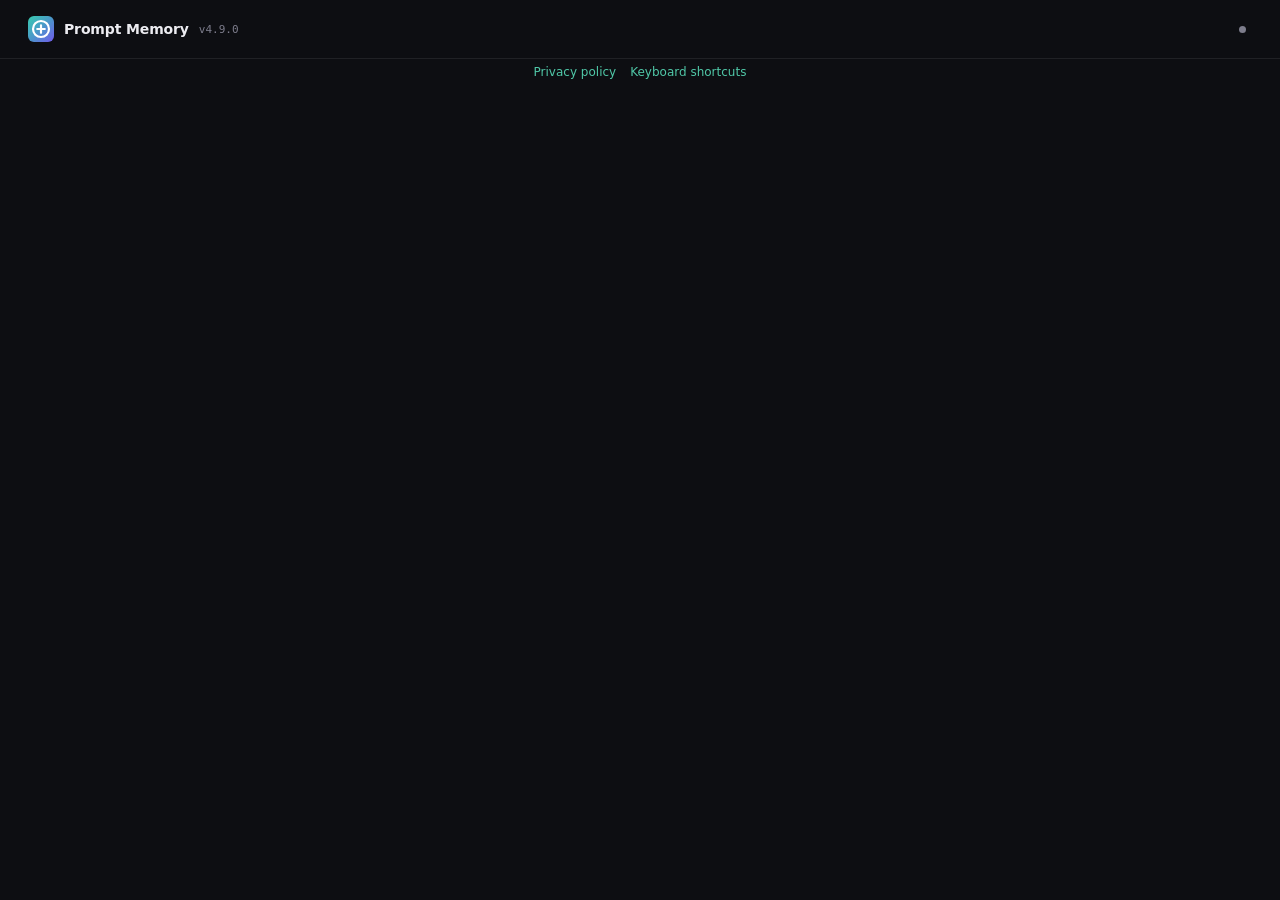
==== commit 18153395: "Bump the extension to 4.9.0 Co-Authored-By: Claude Opus 5.5 <noreply@anthropic.com>" ====
--- a/extension/popup.html
+++ b/extension/popup.html
@@ -261,7 +261,7 @@
     <header class="head">
         <svg width="26" height="26" viewBox="0 0 96 96" aria-hidden="true"><defs><linearGradient id="pmg" x1="0" y1="0" x2="1" y2="1"><stop offset="0" stop-color="#38CDAF"/><stop offset=".5" stop-color="#4B97CA"/><stop offset="1" stop-color="#7159EB"/></linearGradient></defs><rect width="96" height="96" rx="22" fill="url(#pmg)"/><circle cx="48" cy="48" r="29.5" fill="none" stroke="#fff" stroke-width="8"/><path d="M48 34v28M34 48h28" stroke="#fff" stroke-width="8" stroke-linecap="round"/></svg>
         <span class="head-title">Prompt Memory</span>
-        <span class="head-version" id="popup-version">v4.7.0</span>
+        <span class="head-version" id="popup-version">v4.9.0</span>
         <span class="head-state" id="head-state" role="status"><i></i><span id="head-state-text"></span></span>
     </header>
 
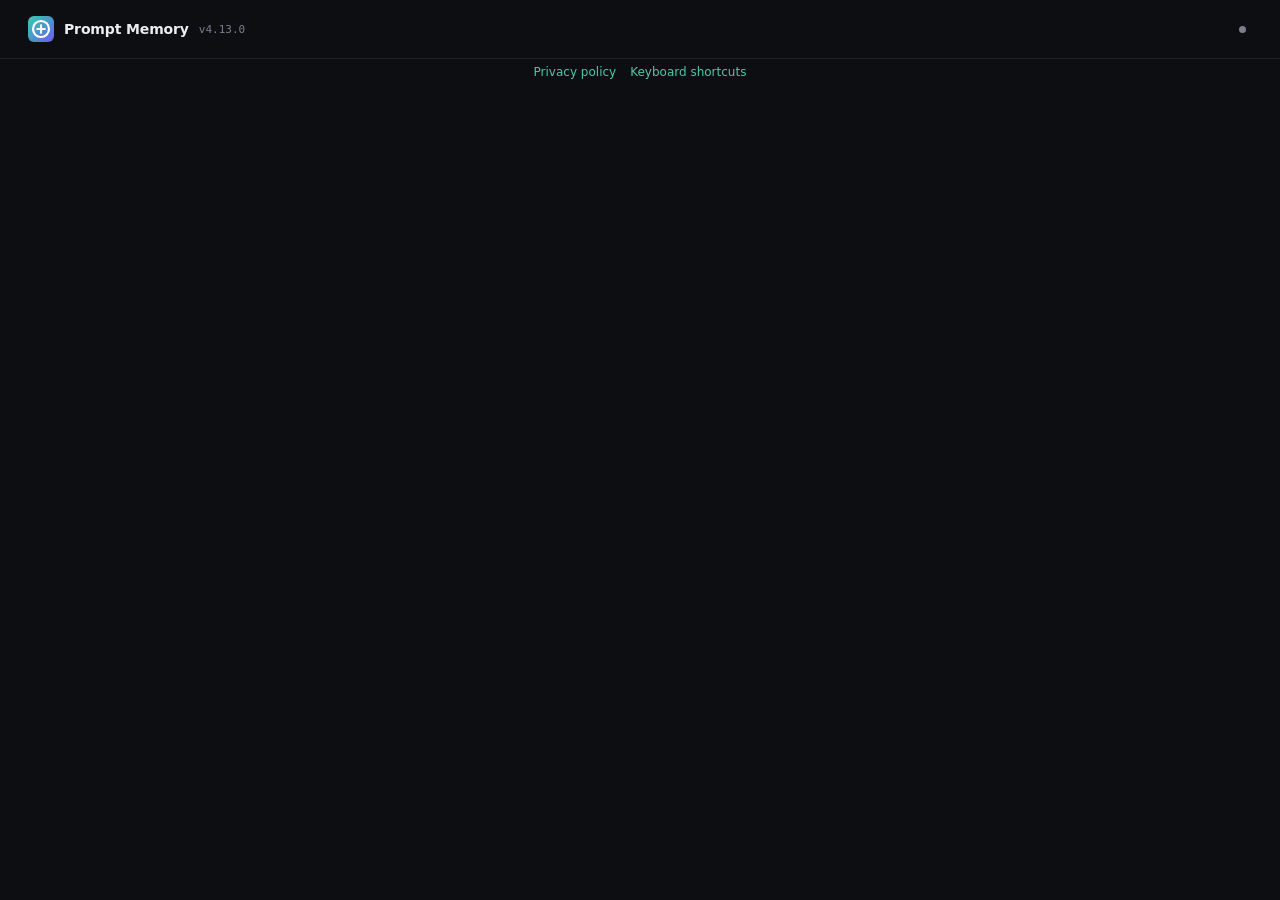
==== commit 15c226d6: "Bump the extension to 4.13.0 Co-Authored-By: Claude Opus 5.5 <noreply@anthropic.com>" ====
--- a/extension/popup.html
+++ b/extension/popup.html
@@ -151,6 +151,12 @@
 
         /* ── Choice cards (setup) ── */
         .choices { display: flex; flex-direction: column; gap: 10px; }
+        /* The own-key way in: one quiet link under sign-in, its form opening in place. */
+        .alt-way { display: flex; flex-direction: column; align-items: center; gap: 10px; }
+        .alt-way .btn-link { font-size: 12.5px; color: var(--muted, #6b6b78); text-decoration: underline; text-underline-offset: 3px; }
+        .alt-way .btn-link:hover { color: var(--text, inherit); }
+        .alt-way #key-form-slot { align-self: stretch; }
+        .alt-way #key-form-slot:empty { display: none; }
         .choice { border: 1px solid var(--border); border-radius: var(--radius); background: var(--surface); padding: 14px; }
         .choice > * + * { margin-top: 10px; }
         .choice-head { display: flex; align-items: center; gap: 6px 8px; flex-wrap: wrap; }
@@ -261,7 +267,7 @@
     <header class="head">
         <svg width="26" height="26" viewBox="0 0 96 96" aria-hidden="true"><defs><linearGradient id="pmg" x1="0" y1="0" x2="1" y2="1"><stop offset="0" stop-color="#38CDAF"/><stop offset=".5" stop-color="#4B97CA"/><stop offset="1" stop-color="#7159EB"/></linearGradient></defs><rect width="96" height="96" rx="22" fill="url(#pmg)"/><circle cx="48" cy="48" r="29.5" fill="none" stroke="#fff" stroke-width="8"/><path d="M48 34v28M34 48h28" stroke="#fff" stroke-width="8" stroke-linecap="round"/></svg>
         <span class="head-title">Prompt Memory</span>
-        <span class="head-version" id="popup-version">v4.9.0</span>
+        <span class="head-version" id="popup-version">v4.13.0</span>
         <span class="head-state" id="head-state" role="status"><i></i><span id="head-state-text"></span></span>
     </header>
 
@@ -313,15 +319,18 @@
 
     <!-- ═══ 2. SETUP: choose what does the rewriting ═══ -->
     <main id="screen-setup" hidden>
+        <!-- One way in. Testers met two equal choices here and stopped to work
+             out what an API key was; the key is still one link away below,
+             and in Your setup once signed in. -->
         <div>
-            <h1>Choose how it rewrites</h1>
-            <p class="lead" style="margin-top:6px">Both are free. You can add the other one later.</p>
+            <h1>Sign in to start</h1>
+            <p class="lead" style="margin-top:6px">It's free: 15 rewrites a day, no key or card needed.</p>
         </div>
 
         <div class="choices">
             <section class="choice" id="choice-google" aria-labelledby="choice-google-title">
-                <div class="choice-head"><span class="choice-title" id="choice-google-title">Sign in with Google</span><span class="badge">Quickest</span></div>
-                <p class="choice-desc">15 free rewrites a day. Keeps your saved prompts and History, on every computer.</p>
+                <div class="choice-head"><span class="choice-title" id="choice-google-title">Sign in with Google</span></div>
+                <p class="choice-desc">Your saved prompts and History follow you to every computer.</p>
                 <button class="btn btn-google btn-block" id="google-login-btn" type="button">
                     <svg width="16" height="16" viewBox="0 0 24 24" aria-hidden="true">
                         <path fill="#4285F4" d="M22.56 12.25c0-.78-.07-1.53-.2-2.25H12v4.26h5.92a5.06 5.06 0 01-2.2 3.32v2.77h3.57c2.08-1.92 3.28-4.74 3.28-8.1z" />
@@ -334,12 +343,11 @@
                 <p class="status" id="status" role="status"></p>
             </section>
 
-            <section class="choice" id="choice-key" aria-labelledby="choice-key-title">
-                <div class="choice-head"><span class="choice-title" id="choice-key-title">Use your own free key</span><span class="badge">Most private</span></div>
-                <p class="choice-desc">No account with us. Your drafts go straight from this browser to the AI provider, within its own free limits.</p>
-                <button class="btn btn-quiet btn-block" id="key-open" type="button" aria-expanded="false" aria-controls="key-form">Add a free key</button>
-                <div id="key-form-slot"></div>
-            </section>
+        </div>
+
+        <div class="alt-way" id="choice-key">
+            <button class="btn-link" id="key-open" type="button" aria-expanded="false" aria-controls="key-form">I have my own API key</button>
+            <div id="key-form-slot"></div>
         </div>
     </main>
 
